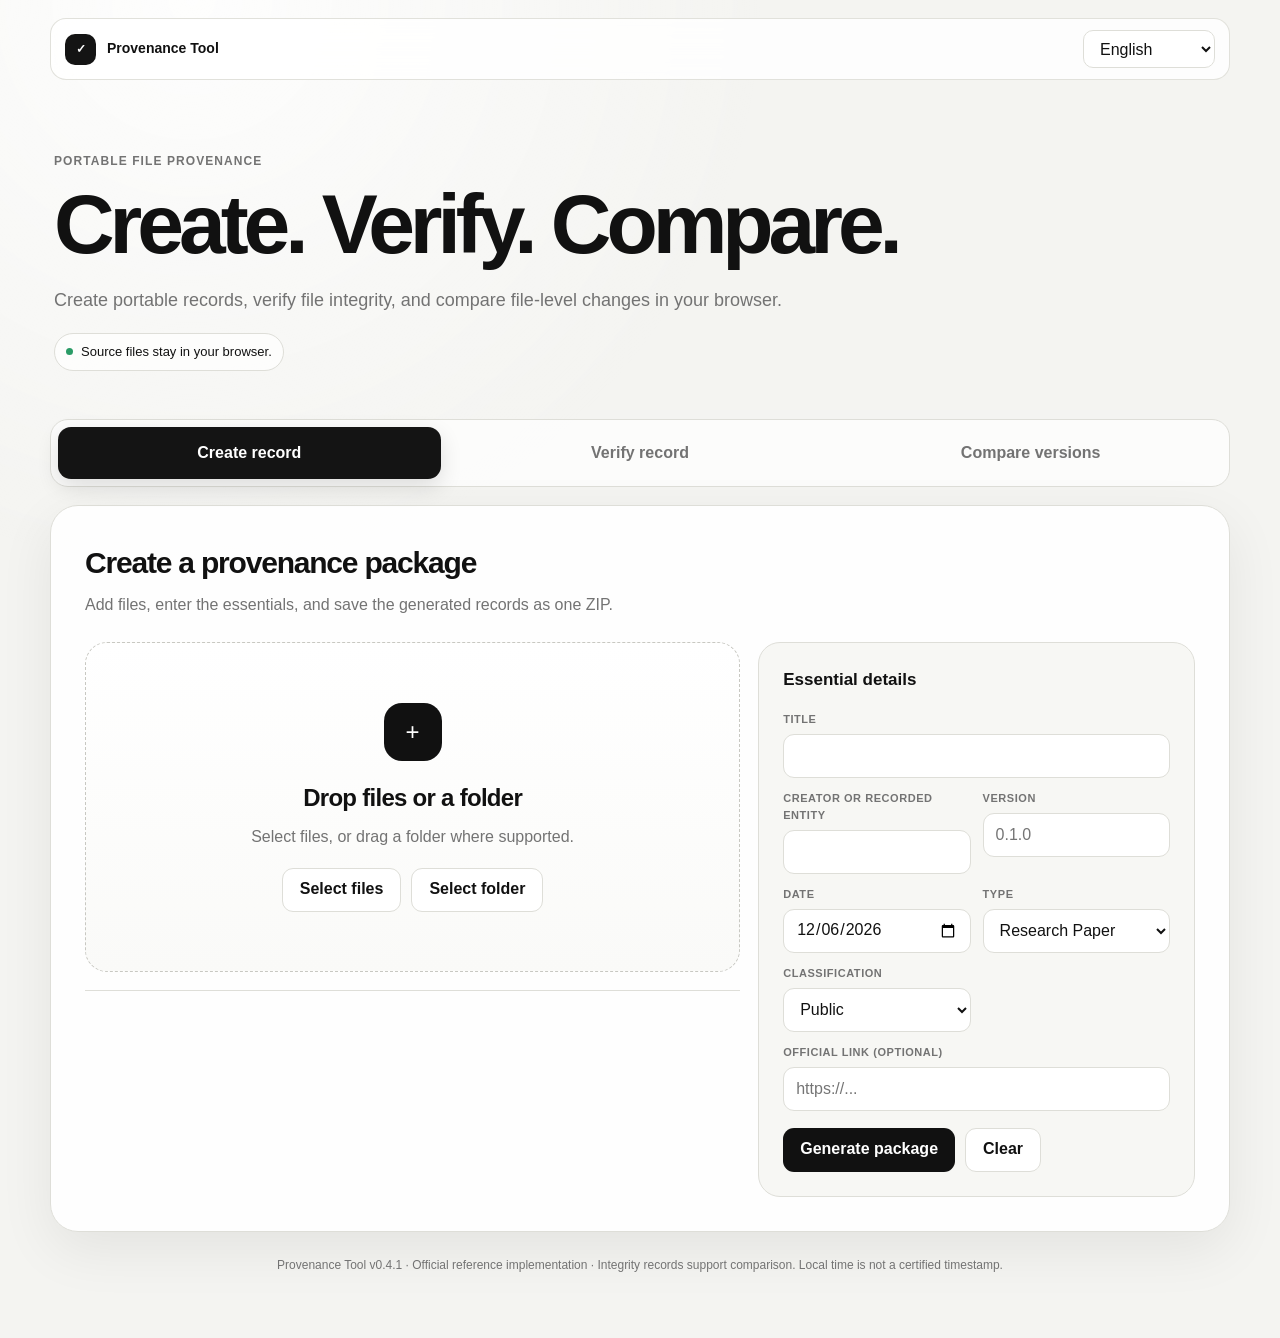
==== index.html @ 7ef853e6 "Release Provenance Tool v0.4.1 maintenance update" ====
<!DOCTYPE html>
<html lang="en" translate="no">
<head>
  <meta charset="UTF-8" />
  <meta name="viewport" content="width=device-width, initial-scale=1.0" />
  <title>Provenance Tool v0.4.1 | Create, Verify and Compare</title>
  <meta name="description" content="Create, verify, and compare portable file provenance records locally in your browser." />
  <meta name="author" content="Xufen Tu" />
  <meta name="version" content="0.4.1" />
  <meta name="robots" content="index,follow" />
  <link rel="canonical" href="https://xufentu.com/provenance-tool/" />
  <meta http-equiv="Content-Security-Policy" content="default-src 'self'; script-src 'self' 'unsafe-inline'; style-src 'self' 'unsafe-inline'; img-src 'self' data:; connect-src 'none'; object-src 'none'; base-uri 'self'; form-action 'none'; frame-ancestors 'none'; upgrade-insecure-requests" />
  <meta name="theme-color" content="#111111" />
  <meta name="mobile-web-app-capable" content="yes" />
  <meta name="apple-mobile-web-app-capable" content="yes" />
  <meta name="apple-mobile-web-app-status-bar-style" content="black-translucent" />
  <link rel="manifest" href="./manifest.webmanifest" />
  <link rel="icon" href="./icons/icon-192.png" />
  <link rel="apple-touch-icon" href="./icons/icon-192.png" />
  <script src="./vendor/jszip.min.js"></script>
  <style>
    :root{
      --bg:#f4f4f1;--panel:#fff;--text:#111;--muted:#737373;--line:#deded8;
      --soft:#f7f7f4;--dark:#141414;--ok:#196b45;--warn:#9a6700;--bad:#b42318;
      --radius:22px;--shadow:0 18px 55px rgba(0,0,0,.07);--max:1180px
    }
    *{box-sizing:border-box}
    html{background:var(--bg);scroll-behavior:smooth}
    body{margin:0;background:
      radial-gradient(circle at 15% 0%,rgba(255,255,255,.9),transparent 33%),
      var(--bg);color:var(--text);font-family:Inter,ui-sans-serif,-apple-system,
      BlinkMacSystemFont,"Segoe UI",Arial,sans-serif;line-height:1.55;
      -webkit-font-smoothing:antialiased}
    button,input,select,textarea{font:inherit}
    button,select{cursor:pointer}
    button:disabled{cursor:not-allowed;opacity:.42}
    a{color:inherit;text-decoration:none}
    .shell{width:min(calc(100% - 28px),var(--max));margin:0 auto;padding:18px 0 64px}
    .topbar{display:flex;align-items:center;justify-content:space-between;gap:18px;
      padding:11px 14px;border:1px solid rgba(222,222,216,.9);border-radius:16px;
      background:rgba(255,255,255,.82);backdrop-filter:blur(16px);position:sticky;top:10px;z-index:20}
    .brand{display:flex;align-items:center;gap:11px;font-weight:700;font-size:14px}
    .mark{display:grid;place-items:center;width:31px;height:31px;border-radius:10px;background:var(--dark);color:#fff;font-size:12px}
    .lang{height:38px;border:1px solid var(--line);border-radius:10px;background:#fff;padding:0 34px 0 12px;color:var(--text)}
    .hero{padding:72px 4px 38px}
    .eyebrow{margin:0 0 12px;color:var(--muted);font-size:12px;font-weight:700;letter-spacing:.09em;text-transform:uppercase}
    h1{margin:0;max-width:900px;font-size:clamp(48px,7.5vw,84px);font-weight:650;letter-spacing:-.06em;line-height:.98}
    .hero-copy{max-width:760px;margin:22px 0 0;color:var(--muted);font-size:18px}
    .privacy{display:inline-flex;align-items:center;gap:8px;margin-top:18px;padding:8px 11px;border:1px solid var(--line);border-radius:999px;background:rgba(255,255,255,.72);font-size:13px}
    .dot{width:7px;height:7px;border-radius:50%;background:#2a9b66}
    .modebar{display:grid;grid-template-columns:repeat(3,1fr);gap:8px;margin:10px 0 18px;padding:7px;border:1px solid var(--line);border-radius:18px;background:rgba(255,255,255,.72)}
    .modebtn{min-height:52px;border:0;border-radius:13px;background:transparent;color:var(--muted);font-weight:650}
    .modebtn.active{background:var(--dark);color:#fff;box-shadow:0 8px 22px rgba(0,0,0,.12)}
    .workspace{min-height:620px;border:1px solid var(--line);border-radius:28px;background:rgba(255,255,255,.9);box-shadow:var(--shadow);overflow:hidden}
    .view{display:none;padding:34px}
    .view.active{display:block}
    .view-head{display:flex;align-items:flex-start;justify-content:space-between;gap:24px;margin-bottom:24px}
    .view-head h2{margin:0;font-size:30px;letter-spacing:-.04em}
    .view-head p{max-width:650px;margin:7px 0 0;color:var(--muted)}
    .canvas{display:grid;grid-template-columns:1.2fr .8fr;gap:18px}
    .drop{min-height:330px;display:flex;flex-direction:column;align-items:center;justify-content:center;text-align:center;padding:34px;border:1.5px dashed #c8c8c2;border-radius:22px;background:linear-gradient(180deg,#fff,#fafaf8);transition:.18s ease}
    .drop.drag{border-color:#111;background:#f4f4f0;transform:translateY(-2px)}
    .drop-icon{width:58px;height:58px;display:grid;place-items:center;border-radius:18px;background:#111;color:#fff;font-size:24px;margin-bottom:18px}
    .drop h3{margin:0;font-size:24px;letter-spacing:-.03em}
    .drop p{max-width:430px;margin:9px 0 18px;color:var(--muted)}
    .button{min-height:44px;padding:0 17px;border:0;border-radius:11px;font-weight:650}
    .primary{background:#111;color:#fff}
    .secondary{background:#fff;color:#111;border:1px solid var(--line)}
    .sidecard{padding:24px;border:1px solid var(--line);border-radius:22px;background:var(--soft)}
    .sidecard h3{margin:0 0 17px;font-size:17px}
    .compact-grid{display:grid;grid-template-columns:1fr 1fr;gap:12px}
    .compact-grid .full{grid-column:1/-1}
    .mini{display:flex;flex-direction:column;gap:6px}
    .mini label{font-size:11px;font-weight:700;color:var(--muted);letter-spacing:.05em;text-transform:uppercase}
    .mini input,.mini select,.mini textarea{width:100%;border:1px solid var(--line);border-radius:11px;background:#fff;color:#111;padding:11px 12px;outline:none}
    .mini input,.mini select{height:44px}
    .mini textarea{min-height:82px;resize:vertical}
    .mini input:focus,.mini select:focus,.mini textarea:focus{border-color:#111;box-shadow:0 0 0 3px rgba(0,0,0,.07)}
    .actionrow{display:flex;flex-wrap:wrap;gap:10px;margin-top:17px}
    .filelist{margin-top:18px;border-top:1px solid var(--line)}
    .filerow{display:grid;grid-template-columns:minmax(0,1fr) auto auto;gap:14px;align-items:center;padding:12px 0;border-bottom:1px solid var(--line);font-size:13px}
    .fname{font-weight:650;overflow-wrap:anywhere}
    .fmeta,.fstate{color:var(--muted);white-space:nowrap}
    .resultbox{display:none;margin-top:20px;padding:24px;border-radius:20px;background:#111;color:#fff}
    .resultbox.show{display:block}
    .resultbox h3{margin:0;font-size:22px}
    .resultbox p{margin:7px 0 17px;color:#cfcfcf}
    .dual{display:grid;grid-template-columns:1fr 1fr;gap:18px}
    .slot{min-height:280px;padding:28px;border:1.5px dashed #c8c8c2;border-radius:22px;background:#fff;display:flex;flex-direction:column;justify-content:center;text-align:center}
    .slot.drag{border-color:#111;background:#f7f7f4}
    .slot .label{font-size:11px;font-weight:750;letter-spacing:.08em;color:var(--muted);text-transform:uppercase}
    .slot h3{margin:8px 0 6px;font-size:24px;letter-spacing:-.03em}
    .slot p{margin:0 0 16px;color:var(--muted)}
    .summarygrid{display:grid;grid-template-columns:repeat(4,1fr);gap:10px;margin-top:20px}
    .metric{padding:18px;border:1px solid var(--line);border-radius:16px;background:#fff}
    .metric strong{display:block;font-size:28px;letter-spacing:-.04em}
    .metric span{font-size:12px;color:var(--muted)}
    .tablewrap{overflow:auto;margin-top:18px;border:1px solid var(--line);border-radius:18px;background:#fff}
    table{width:100%;border-collapse:collapse;font-size:13px}
    th,td{padding:13px 14px;text-align:left;border-bottom:1px solid var(--line);white-space:nowrap}
    th{color:var(--muted);font-size:11px;letter-spacing:.06em;text-transform:uppercase}
    tr:last-child td{border-bottom:0}
    .badge{display:inline-flex;align-items:center;padding:4px 8px;border-radius:999px;font-size:11px;font-weight:700}
    .same{background:#eaf5ef;color:var(--ok)}
    .changed{background:#fff3d6;color:var(--warn)}
    .added{background:#e8f0ff;color:#2456a6}
    .removed{background:#fdecea;color:var(--bad)}
    .verify-panel{display:none;margin-top:20px}
    .copy-help{margin:12px 0 0;color:#bdbdbd;font-size:13px;line-height:1.55}
    .toast{position:fixed;left:50%;bottom:28px;transform:translate(-50%,18px);
      min-width:280px;max-width:calc(100% - 32px);padding:14px 18px;border-radius:14px;
      background:#111;color:#fff;box-shadow:0 18px 45px rgba(0,0,0,.22);
      opacity:0;pointer-events:none;transition:.22s ease;z-index:99;text-align:center;font-size:14px}
    .toast.show{opacity:1;transform:translate(-50%,0)}
    .verify-panel.show{display:block}
    .verify-hero{padding:26px;border-radius:20px;background:#111;color:#fff}
    .verify-hero.ok{background:#145c3d}
    .verify-hero.bad{background:#8f241d}
    .verify-hero h3{margin:0;font-size:26px}
    .verify-hero p{margin:7px 0 0;color:rgba(255,255,255,.78)}
    .pathnote{margin:12px 0 0;color:var(--muted);font-size:12px;line-height:1.5}.busy{position:relative}.busy::after{content:"";display:inline-block;width:12px;height:12px;margin-left:8px;border:2px solid currentColor;border-right-color:transparent;border-radius:50%;animation:spin .7s linear infinite;vertical-align:-2px}@keyframes spin{to{transform:rotate(360deg)}}.footer{padding:24px 4px 0;text-align:center;color:var(--muted);font-size:12px}
    @media(max-width:900px){
      .canvas,.dual{grid-template-columns:1fr}
      .summarygrid{grid-template-columns:repeat(2,1fr)}
      .view{padding:22px}
    }
    @media(max-width:620px){
      .shell{width:min(calc(100% - 16px),var(--max))}
      .hero{padding-top:50px}
      .modebar{grid-template-columns:1fr}
      .compact-grid{grid-template-columns:1fr}
      .compact-grid .full{grid-column:auto}
      .summarygrid{grid-template-columns:1fr 1fr}
      .view-head{display:block}
      .topbar{top:6px}
    }
  </style>
</head>
<body>
  <main class="shell">
    <nav class="topbar">
      <a class="brand" href="https://xufentu.com/provenance-tool/">
        <span class="mark" aria-hidden="true">✓</span><span>Provenance Tool</span>
      </a>
      <div style="display:flex;gap:8px;align-items:center"><button id="installApp" class="button secondary" style="display:none;min-height:38px" aria-label="Install app">Install</button><select id="language" class="lang" aria-label="Language" translate="no">
        <option value="en">English</option>
        <option value="zh-CN">简体中文</option>
        
      </select></div>
    </nav>

    <header class="hero">
      <p class="eyebrow" data-i18n="eyebrow">Portable file provenance</p>
      <h1 data-i18n="hero">Create. Verify. Compare.</h1>
      <p class="hero-copy" data-i18n="heroCopy">Create portable records, verify file integrity, and compare file-level changes in your browser.</p>
      <div class="privacy"><span class="dot"></span><span data-i18n="privacy">Source files stay in your browser.</span></div>
    </header>

    <div class="modebar">
      <button class="modebtn active" data-mode="create" data-i18n="modeCreate">Create record</button>
      <button class="modebtn" data-mode="verify" data-i18n="modeVerify">Verify record</button>
      <button class="modebtn" data-mode="compare" data-i18n="modeCompare">Compare versions</button>
    </div>

    <section class="workspace">
      <div id="create" class="view active">
        <div class="view-head">
          <div><h2 data-i18n="createTitle">Create a provenance package</h2><p data-i18n="createCopy">Add files, enter the essentials, and save the generated records as one ZIP.</p></div>
        </div>
        <div class="canvas">
          <div>
            <div id="createDrop" class="drop" tabindex="0">
              <div class="drop-icon">+</div>
              <h3 data-i18n="dropTitle">Drop files or a folder</h3>
              <p data-i18n="dropCopy">Select files, or drag a folder where supported.</p>
              <div class="actionrow" style="justify-content:center;margin-top:0">
                <button id="createPick" class="button secondary" data-i18n="selectFiles">Select files</button>
                <button id="createFolderPick" class="button secondary" data-i18n="selectFolder">Select folder</button>
              </div>
              <input id="createInput" type="file" multiple hidden />
              <input id="createFolderInput" type="file" webkitdirectory multiple hidden />
            </div>
            <div id="createFiles" class="filelist"></div>
          </div>
          <aside class="sidecard">
            <h3 data-i18n="essential">Essential details</h3>
            <div class="compact-grid">
              <div class="mini full"><label data-i18n="title">Title</label><input id="title" /></div>
              <div class="mini"><label data-i18n="author">Creator or recorded entity</label><input id="author" /></div>
              <div class="mini"><label data-i18n="version">Version</label><input id="version" placeholder="0.1.0" required /></div>
              <div class="mini"><label data-i18n="date">Date</label><input id="date" type="date" /></div>
              <div class="mini"><label data-i18n="type">Type</label>
                <select id="type" translate="no">
                  <option value="Research Paper" data-i18n="tPaper">Research Paper</option>
                  <option value="Website" data-i18n="tWebsite">Website</option>
                  <option value="GitHub Repository" data-i18n="tRepo">GitHub Repository</option>
                  <option value="Software" data-i18n="tSoftware">Software</option>
                  <option value="Source Code" data-i18n="tCode">Source Code</option>
                  <option value="Audio" data-i18n="tAudio">Audio</option>
                  <option value="Video" data-i18n="tVideo">Video</option>
                  <option value="Image" data-i18n="tImage">Image</option>
                  <option value="Archive" data-i18n="tArchive">Archive</option>
                  <option value="Other" data-i18n="tOther">Other</option>
                </select>
              </div>
              <div class="mini"><label data-i18n="classification">Classification</label>
                <select id="classification" translate="no">
                  <option value="Public" data-i18n="cPublic">Public</option>
                </select>
              </div>
              <div class="mini full"><label data-i18n="source">Official link (optional)</label><input id="source" type="url" placeholder="https://..." /></div>
            </div>
            <div class="actionrow">
              <button id="generate" class="button primary" data-i18n="generate">Generate package</button>
              <button id="resetCreate" class="button secondary" data-i18n="clear">Clear</button>
            </div>
            <div id="createResult" class="resultbox">
              <h3 data-i18n="ready">Record complete</h3>
              <p data-i18n="readyCopy">Your portable provenance package is ready to save.</p>
              <div id="recordSummary" style="display:grid;grid-template-columns:repeat(4,1fr);gap:10px;margin-top:16px"></div>
              <div id="hashSummary" class="tablewrap" style="margin-top:16px;background:#fff;color:#111"></div>
              <div class="actionrow">
                <button id="downloadPackage" class="button primary" data-i18n="savePackage">Save provenance package</button>
                <button id="saveChecksum" class="button secondary" data-i18n="saveChecksum">Save checksum</button>
                <button id="copySummary" class="button secondary" data-i18n="copySummary">Copy record information</button>
              </div>
              <p class="copy-help" data-i18n="copyHelp">Copied text goes to your device clipboard. Paste it with Ctrl+V into a local project log, delivery record, or archive note.</p>
              <details id="citationDetails" style="margin-top:14px">
                <summary data-i18n="citationOptional" style="cursor:pointer;color:#cfcfcf">Citation (public records only)</summary>
                <div style="margin-top:10px">
                  <code id="citationPreview" style="display:block;white-space:pre-wrap;word-break:break-word;color:#fff"></code>
                  <button id="copyCitation" class="button secondary" style="margin-top:10px" data-i18n="copyCitation">Copy citation</button>
                </div>
              </details>
              <p id="packageHash" style="margin:12px 0 0;color:#cfcfcf;font-size:12px;word-break:break-all"></p><p id="downloadStatus" style="margin:8px 0 0;color:#cfcfcf;font-size:13px"></p>
            </div>
          </aside>
        </div>
      </div>

      <div id="verify" class="view">
        <div class="view-head">
          <div><h2 data-i18n="verifyTitle">Verify file integrity</h2><p data-i18n="verifyCopy">Add current files and a saved provenance ZIP or integrity JSON.</p></div>
        </div>
        <div class="dual">
          <div id="verifyFilesDrop" class="slot">
            <span class="label" data-i18n="currentFiles">Current files</span>
            <h3 data-i18n="addFiles">Add files to verify</h3>
            <p data-i18n="addFilesCopy">The tool recalculates SHA-256 locally.</p>
            <div class="actionrow" style="justify-content:center;margin-top:0">
              <button id="verifyFilesPick" class="button secondary" data-i18n="selectFiles">Select files</button>
              <button id="verifyFolderPick" class="button secondary" data-i18n="selectFolder">Select folder</button>
            </div>
            <input id="verifyFilesInput" type="file" multiple hidden />
            <input id="verifyFolderInput" type="file" webkitdirectory multiple hidden />
            <div id="verifyFilesNames" class="filelist"></div><p class="pathnote" data-i18n="pathNote">For folder-based records, use the same root folder structure used when the record was created.</p>
          </div>
          <div id="verifyRecordDrop" class="slot">
            <span class="label" data-i18n="savedRecord">Saved record</span>
            <h3 data-i18n="addRecord">Add provenance ZIP or JSON</h3>
            <p data-i18n="addRecordCopy">The stored hashes are read locally.</p>
            <button id="verifyRecordPick" class="button secondary" data-i18n="selectRecord">Select record</button>
            <input id="verifyRecordInput" type="file" accept=".zip,.json,application/json,application/zip" hidden />
            <div id="verifyRecordName" class="filelist"></div>
          </div>
        </div>
        <div class="actionrow"><button id="runVerify" class="button primary" data-i18n="runVerify">Run verification</button></div>
        <div id="verifyPanel" class="verify-panel">
          <div id="verifyHero" class="verify-hero"><h3 id="verifyHeadline"></h3><p id="verifyText"></p></div>
          <div id="verifyTable" class="tablewrap"></div>
        </div>
      </div>

      <div id="compare" class="view">
        <div class="view-head">
          <div><h2 data-i18n="compareTitle">See which files changed</h2><p data-i18n="compareCopy">Compare file paths and SHA-256 records between two versions.</p></div>
        </div>
        <div class="dual">
          <div id="beforeDrop" class="slot">
            <span class="label" data-i18n="before">Previous version</span>
            <h3 data-i18n="addBefore">Add older files</h3>
            <p data-i18n="folderSupport">Select files, or drag a folder where supported.</p>
            <div class="actionrow" style="justify-content:center;margin-top:0">
              <button id="beforePick" class="button secondary" data-i18n="selectFiles">Select files</button>
              <button id="beforeFolderPick" class="button secondary" data-i18n="selectFolder">Select folder</button>
            </div>
            <input id="beforeInput" type="file" multiple hidden />
            <input id="beforeFolderInput" type="file" webkitdirectory multiple hidden />
            <div id="beforeNames" class="filelist"></div><p class="pathnote" data-i18n="pathNote">For folder-based records, use the same root folder structure used when the record was created.</p>
          </div>
          <div id="afterDrop" class="slot">
            <span class="label" data-i18n="after">Current version</span>
            <h3 data-i18n="addAfter">Add newer files</h3>
            <p data-i18n="folderSupport">Select files, or drag a folder where supported.</p>
            <div class="actionrow" style="justify-content:center;margin-top:0">
              <button id="afterPick" class="button secondary" data-i18n="selectFiles">Select files</button>
              <button id="afterFolderPick" class="button secondary" data-i18n="selectFolder">Select folder</button>
            </div>
            <input id="afterInput" type="file" multiple hidden />
            <input id="afterFolderInput" type="file" webkitdirectory multiple hidden />
            <div id="afterNames" class="filelist"></div><p class="pathnote" data-i18n="pathNote">For folder-based records, use the same root folder structure used when the record was created.</p>
          </div>
        </div>
        <div class="actionrow"><button id="runCompare" class="button primary" data-i18n="runCompare">Compare versions</button></div>
        <div id="compareResults" style="display:none">
          <div class="summarygrid">
            <div class="metric"><strong id="mSame">0</strong><span data-i18n="unchanged">Unchanged</span></div>
            <div class="metric"><strong id="mChanged">0</strong><span data-i18n="changed">Changed</span></div>
            <div class="metric"><strong id="mAdded">0</strong><span data-i18n="added">Added</span></div>
            <div class="metric"><strong id="mRemoved">0</strong><span data-i18n="removed">Removed</span></div>
          </div>
          <div id="compareTable" class="tablewrap"></div>
        </div>
      </div>
    </section>

    <div id="toast" class="toast" role="status" aria-live="polite"></div>
    <footer class="footer">
      <span>Provenance Tool v0.4.1 · Official reference implementation · </span>
      <span data-i18n="boundary">Integrity records support comparison. Local time is not a certified timestamp.</span>
    </footer>
  </main>

<script type="application/ld+json">{"@context":"https://schema.org","@type":"SoftwareApplication","name":"Provenance Tool","softwareVersion":"0.4.1","applicationCategory":"ResearchApplication","operatingSystem":"Web Browser","isAccessibleForFree":true,"author":{"@type":"Person","name":"Xufen Tu","url":"https://xufentu.com"},"license":"https://www.apache.org/licenses/LICENSE-2.0","description":"A local-first open-source research PWA for portable provenance records, file-integrity verification, version continuity, and human-confirmed metadata."}</script>
<script>
const $=id=>document.getElementById(id);
const state={create:[],verifyFiles:[],verifyRecord:null,before:[],after:[],packageBlob:null,packageHash:"",citation:"",summary:""};
const translations={
en:{eyebrow:"Portable file provenance",hero:"Create. Verify. Compare.",heroCopy:"Create portable records, verify file integrity, and compare file-level changes in your browser.",privacy:"Source files stay in your browser.",modeCreate:"Create record",modeVerify:"Verify record",modeCompare:"Compare versions",createTitle:"Create a provenance package",createCopy:"Add files, enter the essentials, and save the generated records as one ZIP.",dropTitle:"Drop files or a folder",dropCopy:"Select files, or drag a folder where supported.",selectFiles:"Select files",selectFolder:"Select folder",essential:"Essential details",title:"Title",author:"Creator or recorded entity",version:"Version",date:"Date",type:"Type",classification:"Classification",source:"Official link (optional)",generate:"Generate package",clear:"Clear",ready:"Record complete",readyCopy:"Your portable provenance package is ready to save.",savePackage:"Save provenance package",saveChecksum:"Save checksum",copySummary:"Copy record information",copyHelp:"Copied text goes to your device clipboard. Paste it with Ctrl+V into a local project log, delivery record, or archive note.",copiedSummary:"Record information copied to clipboard.",copiedCitation:"Citation copied to clipboard.",copyFailed:"Copy failed. Please select and copy the text manually.",citationOptional:"Citation (public records only)",copyCitation:"Copy citation",hashTitle:"SHA-256 records",generatedTime:"Generated time",localTime:"Local time",utcTime:"UTC time",downloaded:"ZIP downloaded. Open the ZIP to view the complete records.",verifyTitle:"Verify file integrity",verifyCopy:"Add current files and a saved provenance ZIP or integrity JSON.",currentFiles:"Current files",addFiles:"Add files to verify",addFilesCopy:"The tool recalculates SHA-256 locally.",savedRecord:"Saved record",addRecord:"Add provenance ZIP or JSON",addRecordCopy:"The stored hashes are read locally.",selectRecord:"Select record",runVerify:"Run verification",compareTitle:"See which files changed",compareCopy:"Compare file paths and SHA-256 records between two versions.",before:"Previous version",after:"Current version",addBefore:"Add older files",addAfter:"Add newer files",folderSupport:"Select files, or drag a folder where supported.",runCompare:"Compare versions",unchanged:"Unchanged",changed:"Changed",added:"Added",removed:"Removed",boundary:"Integrity records support comparison. Local time is not a certified timestamp.",tPaper:"Research Paper",tWebsite:"Website",tRepo:"GitHub Repository",tSoftware:"Software",tCode:"Source Code",tAudio:"Audio",tVideo:"Video",tImage:"Image",tArchive:"Archive",tOther:"Other",cPublic:"Public",pathNote:"For folder-based records, use the same root folder structure used when the record was created.",processing:"Processing…",hashing:"Hashing {current}/{total}",generateFailed:"The record could not be generated.",largeFiles:"Large files may require more browser memory and processing time."},
"zh-CN":{eyebrow:"可携带文件溯源",hero:"创建 · 验证 · 对比",heroCopy:"在浏览器中创建记录、核验文件完整性并比较文件级变化。",privacy:"原始文件保留在浏览器中。",modeCreate:"创建记录",modeVerify:"验证记录",modeCompare:"前后对比",createTitle:"创建溯源记录包",createCopy:"添加文件、填写必要信息，并将生成的记录保存为一个 ZIP。",dropTitle:"拖入文件或文件夹",dropCopy:"可选择文件；在浏览器支持时也可拖入文件夹。",selectFiles:"选择文件",selectFolder:"选择文件夹",essential:"必要信息",title:"标题",author:"创建者或记录实体",version:"版本",date:"日期",type:"类型",classification:"记录级别",source:"官方链接（选填）",generate:"生成记录包",clear:"清空",ready:"记录已完成",readyCopy:"可携带的溯源记录包已经准备好保存。",savePackage:"保存溯源记录包",saveChecksum:"保存校验值",copySummary:"复制记录信息",copyHelp:"复制后的内容会进入设备剪贴板。可按 Ctrl+V 粘贴到本地项目记录、交付清单或存档备注中。",copiedSummary:"记录信息已复制到剪贴板。",copiedCitation:"建议引用已复制到剪贴板。",copyFailed:"复制失败，请手动选择文字复制。",citationOptional:"建议引用（仅适用于公开记录）",copyCitation:"复制建议引用",hashTitle:"SHA-256 记录",generatedTime:"生成时间",localTime:"本地时间",utcTime:"UTC 时间",downloaded:"ZIP 已下载。请打开 ZIP 查看完整记录文件。",verifyTitle:"验证文件完整性",verifyCopy:"添加当前文件和已保存的溯源 ZIP 或完整性 JSON。",currentFiles:"当前文件",addFiles:"添加要验证的文件",addFilesCopy:"工具会在本地重新计算 SHA-256。",savedRecord:"已保存记录",addRecord:"添加溯源 ZIP 或 JSON",addRecordCopy:"工具会在本地读取已保存的哈希。",selectRecord:"选择记录",runVerify:"开始验证",compareTitle:"查看哪些文件发生变化",compareCopy:"通过文件路径和 SHA-256 记录比较两个版本。",before:"旧版本",after:"新版本",addBefore:"添加之前的文件",addAfter:"添加现在的文件",folderSupport:"可选择文件；在浏览器支持时也可拖入文件夹。",runCompare:"开始对比",unchanged:"未变化",changed:"已修改",added:"新增",removed:"删除",boundary:"完整性记录支持比对；本地时间不是认证时间戳。",tPaper:"研究论文",tWebsite:"网站",tRepo:"GitHub 仓库",tSoftware:"软件",tCode:"源代码",tAudio:"音频",tVideo:"视频",tImage:"图片",tArchive:"压缩包",tOther:"其他",cPublic:"公开",pathNote:"验证文件夹记录时，请使用与创建记录时一致的根目录结构。",processing:"处理中……",hashing:"计算中 {current}/{total}",generateFailed:"无法生成记录包。",largeFiles:"大文件可能需要更多浏览器内存和处理时间。"}
};
let currentLang="en";
function t(k){return (translations[currentLang]||translations.en)[k]||translations.en[k]||k}
function applyLang(lang){
 currentLang=translations[lang]?lang:"en";document.documentElement.lang=currentLang;$("language").value=currentLang;
 document.querySelectorAll("[data-i18n]").forEach(n=>{const k=n.dataset.i18n;if(t(k))n.textContent=t(k)});
}
let toastTimer;
function showToast(message){
 const toast=$("toast");
 toast.textContent=message;
 toast.classList.add("show");
 clearTimeout(toastTimer);
 toastTimer=setTimeout(()=>toast.classList.remove("show"),2400);
}
$("language").addEventListener("change",e=>applyLang(e.target.value));applyLang("en");
$("date").value=new Date(Date.now()-new Date().getTimezoneOffset()*60000).toISOString().slice(0,10);

document.querySelectorAll(".modebtn").forEach(b=>b.addEventListener("click",()=>{
 document.querySelectorAll(".modebtn").forEach(x=>x.classList.toggle("active",x===b));
 document.querySelectorAll(".view").forEach(v=>v.classList.toggle("active",v.id===b.dataset.mode));
}));

function fmt(bytes){if(!bytes)return"0 B";const u=["B","KB","MB","GB","TB"],i=Math.min(Math.floor(Math.log(bytes)/Math.log(1024)),u.length-1);return`${(bytes/1024**i).toFixed(i?1:0)} ${u[i]}`}
function safe(s){return String(s).replace(/[&<>"']/g,c=>({"&":"&amp;","<":"&lt;",">":"&gt;","\"":"&quot;","'":"&#039;"}[c]))}
async function hash(file){const d=await crypto.subtle.digest("SHA-256",await file.arrayBuffer());return[...new Uint8Array(d)].map(x=>x.toString(16).padStart(2,"0")).join("")}
async function collectDropped(dt){
 const items=[...(dt.items||[])],entries=items.map(i=>i.webkitGetAsEntry&&i.webkitGetAsEntry()).filter(Boolean);
 if(!entries.length)return[...(dt.files||[])].map(f=>({file:f,path:f.name}));
 const out=[];
 async function walk(entry,path=""){
  if(entry.isFile){await new Promise(r=>entry.file(f=>{out.push({file:f,path:path+f.name});r()}))}
  else if(entry.isDirectory){const reader=entry.createReader();let batch;do{batch=await new Promise(r=>reader.readEntries(r));for(const e of batch)await walk(e,path+entry.name+"/")}while(batch.length)}
 }
 for(const e of entries)await walk(e,"");return out
}
function setDrop(id,inputId,pickId,key,listId){
 const zone=$(id),input=$(inputId),pick=$(pickId);
 pick.onclick=()=>input.click();input.onchange=()=>setFiles(key,[...input.files].map(f=>({file:f,path:f.webkitRelativePath||f.name})),listId);
 ["dragenter","dragover"].forEach(ev=>zone.addEventListener(ev,e=>{e.preventDefault();zone.classList.add("drag")}));
 ["dragleave","drop"].forEach(ev=>zone.addEventListener(ev,e=>{e.preventDefault();zone.classList.remove("drag")}));
 zone.addEventListener("drop",async e=>setFiles(key,await collectDropped(e.dataTransfer),listId));
}
function setFiles(key,items,listId){
 const seen=new Set(),clean=[];items.forEach(x=>{const k=x.path+":"+x.file.size+":"+x.file.lastModified;if(!seen.has(k)){seen.add(k);clean.push({...x,hash:null})}});
 state[key]=clean;renderList(clean,listId)
}
function renderList(items,id){
 const box=$(id);box.innerHTML=items.map(x=>`<div class="filerow"><div class="fname">${safe(x.path)}</div><div class="fmeta">${fmt(x.file.size)}</div><div class="fstate">Ready</div></div>`).join("")
}
setDrop("createDrop","createInput","createPick","create","createFiles");
setDrop("verifyFilesDrop","verifyFilesInput","verifyFilesPick","verifyFiles","verifyFilesNames");
setDrop("beforeDrop","beforeInput","beforePick","before","beforeNames");
setDrop("afterDrop","afterInput","afterPick","after","afterNames");
function setFolderPicker(inputId,pickId,key,listId){
 const input=$(inputId),pick=$(pickId);
 pick.onclick=()=>input.click();
 input.onchange=()=>setFiles(
   key,
   [...input.files].map(f=>({file:f,path:f.webkitRelativePath||f.name})),
   listId
 );
}
setFolderPicker("createFolderInput","createFolderPick","create","createFiles");
setFolderPicker("verifyFolderInput","verifyFolderPick","verifyFiles","verifyFilesNames");
setFolderPicker("beforeFolderInput","beforeFolderPick","before","beforeNames");
setFolderPicker("afterFolderInput","afterFolderPick","after","afterNames");


$("verifyRecordPick").onclick=()=>$("verifyRecordInput").click();
$("verifyRecordInput").onchange=e=>{state.verifyRecord=e.target.files[0]||null;$("verifyRecordName").innerHTML=state.verifyRecord?`<div class="filerow"><div class="fname">${safe(state.verifyRecord.name)}</div><div class="fmeta">${fmt(state.verifyRecord.size)}</div><div class="fstate">Ready</div></div>`:""};

async function ensureHashes(items,onProgress){
 let completed=0;
 const total=items.length;
 for(const x of items){
   if(!x.hash)x.hash=await hash(x.file);
   completed++;
   if(onProgress)onProgress(completed,total);
 }
}
function slug(s){return(s||"work").toLowerCase().normalize("NFKD").replace(/[^\w\s-]/g,"").trim().replace(/\s+/g,"-").replace(/-+/g,"-").slice(0,60)||"work"}

$("generate").onclick=async()=>{
 const button=$("generate");
 const title=$("title").value.trim(),author=$("author").value.trim(),version=$("version").value.trim();
 if(!title||!author||!version||!state.create.length){alert(currentLang==="zh-CN"?"请添加文件，并填写标题、创建者或记录实体和版本。":"Please add files and enter a title, creator or recorded entity, and version.");return}
 if(typeof JSZip==="undefined"){alert("ZIP library could not be loaded.");return}
 const totalBytes=state.create.reduce((sum,x)=>sum+x.file.size,0);
 if(totalBytes>1024*1024*500&&!confirm(t("largeFiles")))return;
 const oldText=button.textContent;button.disabled=true;button.classList.add("busy");button.textContent=t("processing");
 try{
  await ensureHashes(state.create,(current,total)=>{button.textContent=t("hashing").replace("{current}",current).replace("{total}",total)});
  const generatedDate=new Date(),generatedUtc=generatedDate.toISOString();
  const generatedLocal=generatedDate.toLocaleString(undefined,{year:"numeric",month:"2-digit",day:"2-digit",hour:"2-digit",minute:"2-digit",second:"2-digit",hour12:false,timeZoneName:"short"});
  const recordId=crypto.randomUUID?crypto.randomUUID():`record-${generatedDate.getTime()}-${Math.random().toString(16).slice(2)}`;
  const date=$("date").value,source=$("source").value.trim(),isPublic=$("classification").value==="Public";
  state.citation=isPublic?`${author} (${date?date.slice(0,4):"n.d."}). ${title}${version?` (Version ${version})`:""}${source?`. ${source}`:""}.`:"";
  state.summary=`${title} · v${version} · ${$("classification").value} · ${state.create.length} file(s) · SHA-256 · Record ${recordId}`;
  const files=state.create.map(x=>({name:x.file.name,relative_path:x.path,mime_type:x.file.type||"application/octet-stream",size_bytes:x.file.size,last_modified:new Date(x.file.lastModified).toISOString(),sha256:x.hash}));
  const commonTime={generated_at_utc:generatedUtc,generated_at_local:generatedLocal,time_source:"local-device-clock",trusted_timestamp:false};
  const toolAttribution={name:"Provenance Tool",version:"0.4.1",originator:"Xufen Tu",canonical_project:"https://xufentu.com/provenance-tool/",license:"Apache-2.0",attribution_notice:"Generated by the official Provenance Tool reference implementation, originated by Xufen Tu."};
  const responsibilityBoundary={tool_confirms:["local SHA-256 calculation","record package structure","local package generation"],tool_does_not_confirm:["legal authorship","copyright ownership","identity authenticity","truth of user-supplied statements","independently trusted timestamp"]};
  const metadata={metadata_schema_version:"1.1",record_id:recordId,generated_by:toolAttribution,...commonTime,release_type:$("type").value,record_classification:$("classification").value,title,creator_or_recorded_entity:author,version,declared_release_date:date,canonical_source:source,human_confirmation:{confirmed:true,scope:"user-reviewed metadata before generation",identity_verified:false},observed_facts:{file_count:files.length,integrity_algorithm:"SHA-256"},human_assertions:{title,creator_or_recorded_entity:author,version,declared_release_date:date,canonical_source:source},responsibility_boundary:responsibilityBoundary,files,suggested_citation:state.citation};
  const provenance={record_type:"Portable Provenance Record",record_version:"1.3",record_id:recordId,generated_by:toolAttribution,...commonTime,title,version,record_classification:$("classification").value,file_count:files.length,integrity_algorithm:"SHA-256",responsibility_boundary:responsibilityBoundary};
  const integrity={integrity_record_version:"1.1",record_id:recordId,algorithm:"SHA-256",generated_by:toolAttribution,...commonTime,path_normalization:"forward-slash-relative-nfc",files};
  const readme=`# Provenance Package

Record ID: ${recordId}
Title: ${title}
Creator or recorded entity: ${author}
Version: ${version||"Not specified"}
Generated (local): ${generatedLocal}
Generated (UTC): ${generatedUtc}
Time source: Local device clock
Trusted timestamp: No

This package contains generated provenance records. Source files are not included.
`;
  const packageFiles={"metadata.json":JSON.stringify(metadata,null,2),"provenance.json":JSON.stringify(provenance,null,2),"file-integrity-records.json":JSON.stringify(integrity,null,2),"README.md":readme,"TOOL-ATTRIBUTION.txt":"Provenance Tool v0.4.1\nOriginator: Xufen Tu\nCanonical project: https://xufentu.com/provenance-tool/\nLicense: Apache-2.0\n\nThis factual software attribution identifies the tool used to generate the package. It does not imply endorsement by the user.\n"};
  if(state.citation)packageFiles["citation.txt"]=state.citation+"\n";
  const packageFileRecords=[];for(const [path,content] of Object.entries(packageFiles)){const bytes=new TextEncoder().encode(content);packageFileRecords.push({path,size_bytes:bytes.byteLength,sha256:await hash(new File([bytes],path))});}
  const manifest={manifest_schema_version:"1.1",package_type:"Provenance Package",package_version:"1.1",record_id:recordId,generated_by:toolAttribution,...commonTime,package_files:packageFileRecords,note:"The manifest does not hash itself. Verify listed files against these SHA-256 values."};
  const checksumText=packageFileRecords.map(x=>`${x.sha256}  ${x.path}`).join("\n")+"\n";
  const zip=new JSZip();for(const [path,content] of Object.entries(packageFiles))zip.file(path,content);zip.file("release-manifest.json",JSON.stringify(manifest,null,2));zip.file("MANIFEST.sha256",checksumText);
  state.packageBlob=await zip.generateAsync({type:"blob",compression:"DEFLATE",compressionOptions:{level:6}});
  state.packageHash=await hash(new File([state.packageBlob],"provenance-package.zip",{type:"application/zip"}));
  const totalSize=files.reduce((sum,f)=>sum+f.size_bytes,0);document.querySelectorAll("[data-generated-time-block]").forEach(n=>n.remove());
  $("recordSummary").innerHTML=`<div style="padding:14px;border:1px solid #333;border-radius:14px"><strong style="display:block;font-size:22px">${files.length}</strong><span style="color:#aaa;font-size:12px">Files</span></div><div style="padding:14px;border:1px solid #333;border-radius:14px"><strong style="display:block;font-size:22px">${fmt(totalSize)}</strong><span style="color:#aaa;font-size:12px">Total size</span></div><div style="padding:14px;border:1px solid #333;border-radius:14px"><strong style="display:block;font-size:22px">SHA-256</strong><span style="color:#aaa;font-size:12px">Integrity</span></div><div style="padding:14px;border:1px solid #333;border-radius:14px"><strong style="display:block;font-size:12px;line-height:1.35;word-break:break-all">${safe(recordId)}</strong><span style="color:#aaa;font-size:12px">Record ID</span></div>`;
  $("hashSummary").innerHTML=`<table><thead><tr><th>${t("hashTitle")}</th><th>SHA-256</th></tr></thead><tbody>${files.map(f=>`<tr><td>${safe(f.relative_path||f.name)}</td><td style="font-family:monospace;white-space:normal;word-break:break-all">${f.sha256}</td></tr>`).join("")}</tbody></table>`;
  $("hashSummary").insertAdjacentHTML("beforebegin",`<div data-generated-time-block style="margin-top:16px;padding:14px;border:1px solid #333;border-radius:14px;color:#fff;font-size:12px;line-height:1.65"><strong>${t("generatedTime")}</strong><br>${t("localTime")}: ${safe(generatedLocal)}<br>${t("utcTime")}: ${safe(generatedUtc)}<br>Time source: local device clock</div>`);
  $("citationPreview").textContent=state.citation||"";$("citationDetails").style.display=state.citation?"block":"none";$("packageHash").textContent=`ZIP SHA-256: ${state.packageHash}`;
  state.summary+=` · ZIP SHA-256 ${state.packageHash}`;
  $("downloadStatus").textContent="";$("createResult").classList.add("show");
 }catch(error){console.error(error);alert(t("generateFailed"))}finally{button.disabled=false;button.classList.remove("busy");button.textContent=oldText}
};
$("downloadPackage").onclick=()=>{
 if(!state.packageBlob)return;
 const u=URL.createObjectURL(state.packageBlob),a=document.createElement("a");
 a.href=u;
 a.download=slug($("title").value)+"-provenance-package.zip";
 document.body.appendChild(a);
 a.click();
 a.remove();
 setTimeout(()=>URL.revokeObjectURL(u),1500);
 $("downloadStatus").textContent=t("downloaded");
};
$("saveChecksum").onclick=()=>{
 if(!state.packageHash)return;
 const filename=slug($("title").value)+"-provenance-package.zip";
 const body=`${state.packageHash}  ${filename}\n`;
 const blob=new Blob([body],{type:"text/plain;charset=utf-8"});
 const u=URL.createObjectURL(blob),a=document.createElement("a");
 a.href=u;
 a.download=filename+".sha256";
 document.body.appendChild(a);
 a.click();
 a.remove();
 setTimeout(()=>URL.revokeObjectURL(u),1500);
};
$("copyCitation").onclick=async()=>{
 if(!state.citation)return;
 try{
   await navigator.clipboard.writeText(state.citation);
   showToast(t("copiedCitation"));
 }catch(e){
   showToast(t("copyFailed"));
 }
};
$("copySummary").onclick=async()=>{
 if(!state.summary)return;
 try{
   await navigator.clipboard.writeText(state.summary);
   const btn=$("copySummary"),old=btn.textContent;
   btn.textContent=currentLang==="zh-CN"?"已复制 ✓":"Copied ✓";
   showToast(t("copiedSummary"));
   setTimeout(()=>btn.textContent=t("copySummary"),1600);
 }catch(e){
   showToast(t("copyFailed"));
 }
};
$("resetCreate").onclick=()=>{state.create=[];state.packageBlob=null;state.packageHash="";state.citation="";state.summary="";["title","author","version","source"].forEach(id=>$(id).value="");
["createInput","createFolderInput"].forEach(id=>$(id).value="");$("createFiles").innerHTML="";$("recordSummary").innerHTML="";$("hashSummary").innerHTML="";$("citationPreview").textContent="";$("packageHash").textContent="";$("downloadStatus").textContent="";$("createResult").classList.remove("show")};

async function readIntegrity(file){
 if(!file)throw new Error("No record");
 if(file.name.toLowerCase().endsWith(".zip")){
  const z=await JSZip.loadAsync(file);
  const entry=z.file("file-integrity-records.json");
  if(!entry)throw new Error("Missing file-integrity-records.json");
  const rec=JSON.parse(await entry.async("string"));
  const issues=[];
  const manifestEntry=z.file("release-manifest.json");
  if(!manifestEntry){issues.push("missing-manifest");return {rec,issues,packageChecked:true}}
  let manifest;
  try{manifest=JSON.parse(await manifestEntry.async("string"))}catch(_){issues.push("invalid-manifest");return {rec,issues,packageChecked:true}}
  const listed=Array.isArray(manifest.package_files)?manifest.package_files:[];
  for(const item of listed){
   if(!item||!item.path||!item.sha256){issues.push("invalid-manifest-entry");continue}
   const packageEntry=z.file(item.path);
   if(!packageEntry){issues.push("missing:"+item.path);continue}
   const bytes=await packageEntry.async("uint8array");
   const digest=await crypto.subtle.digest("SHA-256",bytes);
   const actual=[...new Uint8Array(digest)].map(b=>b.toString(16).padStart(2,"0")).join("");
   if(actual.toLowerCase()!==String(item.sha256).toLowerCase())issues.push("changed:"+item.path);
  }
  return {rec,issues,packageChecked:true}
 }
 return {rec:JSON.parse(await file.text()),issues:[],packageChecked:false}
}
$("runVerify").onclick=async()=>{
 const button=$("runVerify");
 if(!state.verifyFiles.length||!state.verifyRecord){alert(currentLang==="zh-CN"?"请添加当前文件和已保存记录。":"Add current files and a saved record.");return}
 const oldText=button.textContent;button.disabled=true;button.classList.add("busy");button.textContent=t("processing");
 try{
  await ensureHashes(state.verifyFiles,(current,total)=>{button.textContent=t("hashing").replace("{current}",current).replace("{total}",total)});
  const loaded=await readIntegrity(state.verifyRecord),rec=loaded.rec;
  const stored=new Map((rec.files||[]).map(x=>[x.relative_path||x.name,x])),current=new Map(state.verifyFiles.map(x=>[x.path,x]));
  const keys=[...new Set([...stored.keys(),...current.keys()])].sort(),rows=[];let all=true;
  for(const k of keys){const a=stored.get(k),b=current.get(k);let status;if(!a)status="added";else if(!b)status="removed";else if(a.sha256===b.hash)status="same";else status="changed";if(status!=="same")all=false;rows.push({k,status})}
  const packageValid=!loaded.packageChecked||loaded.issues.length===0;
  const valid=all&&packageValid;
  $("verifyHero").className="verify-hero "+(valid?"ok":"bad");
  $("verifyHeadline").textContent=valid?(currentLang==="zh-CN"?"验证通过":"Verification passed"):(currentLang==="zh-CN"?"发现差异":"Differences found");
  const fileText=all?(currentLang==="zh-CN"?"当前文件与已保存的 SHA-256 记录一致。":"The current files match the saved SHA-256 records."):(currentLang==="zh-CN"?"一个或多个文件已修改、缺失或新增。":"One or more files are changed, missing, or newly added.");
  const packageText=loaded.packageChecked?(packageValid?(currentLang==="zh-CN"?"记录包清单验证通过。":"The package manifest is valid."):(currentLang==="zh-CN"?"记录包内部文件缺失或已被修改。":"Package files are missing or changed.")):"";
  $("verifyText").textContent=[fileText,packageText].filter(Boolean).join(" ");
  $("verifyTable").innerHTML=makeTable(rows);$("verifyPanel").classList.add("show");
 }catch(error){console.error(error);alert(currentLang==="zh-CN"?"无法读取或验证记录。":"The record could not be read or verified.")}finally{button.disabled=false;button.classList.remove("busy");button.textContent=oldText}
};
function badge(status){
 const labels=currentLang==="zh-CN"
   ?{same:"未变化",changed:"已修改",added:"新增",removed:"删除"}
   :{same:"Unchanged",changed:"Changed",added:"Added",removed:"Removed"};
 return`<span class="badge ${status}">${labels[status]}</span>`;
}
function makeTable(rows){return`<table><thead><tr><th>File</th><th>Status</th></tr></thead><tbody>${rows.map(r=>`<tr><td>${safe(r.k)}</td><td>${badge(r.status)}</td></tr>`).join("")}</tbody></table>`}

$("runCompare").onclick=async()=>{
 const button=$("runCompare");
 if(!state.before.length||!state.after.length){alert(currentLang==="zh-CN"?"请添加两个版本。":"Add both versions.");return}
 const oldText=button.textContent;button.disabled=true;button.classList.add("busy");button.textContent=t("processing");
 try{
  await ensureHashes(state.before,(current,total)=>{button.textContent=t("hashing").replace("{current}",current).replace("{total}",total)});
  await ensureHashes(state.after,(current,total)=>{button.textContent=t("hashing").replace("{current}",current).replace("{total}",total)});
  const a=new Map(state.before.map(x=>[x.path,x])),b=new Map(state.after.map(x=>[x.path,x])),keys=[...new Set([...a.keys(),...b.keys()])].sort(),rows=[],count={same:0,changed:0,added:0,removed:0};
  for(const k of keys){const x=a.get(k),y=b.get(k);let s;if(!x)s="added";else if(!y)s="removed";else if(x.hash===y.hash)s="same";else s="changed";count[s]++;rows.push({k,status:s})}
  $("mSame").textContent=count.same;$("mChanged").textContent=count.changed;$("mAdded").textContent=count.added;$("mRemoved").textContent=count.removed;$("compareTable").innerHTML=makeTable(rows);$("compareResults").style.display="block";
 }catch(error){console.error(error);alert(currentLang==="zh-CN"?"无法完成版本比较。":"The versions could not be compared.")}finally{button.disabled=false;button.classList.remove("busy");button.textContent=oldText}
};
let deferredInstallPrompt=null;
window.addEventListener("beforeinstallprompt",event=>{event.preventDefault();deferredInstallPrompt=event;$("installApp").style.display="inline-flex";});
$("installApp").addEventListener("click",async()=>{if(!deferredInstallPrompt)return;deferredInstallPrompt.prompt();await deferredInstallPrompt.userChoice;deferredInstallPrompt=null;$("installApp").style.display="none";});
window.addEventListener("appinstalled",()=>{$("installApp").style.display="none";showToast(currentLang==="zh-CN"?"应用已安装":"App installed");});
if("serviceWorker" in navigator)window.addEventListener("load",()=>navigator.serviceWorker.register("./service-worker.js",{scope:"./"}).catch(console.error));

</script>
</body>
</html>
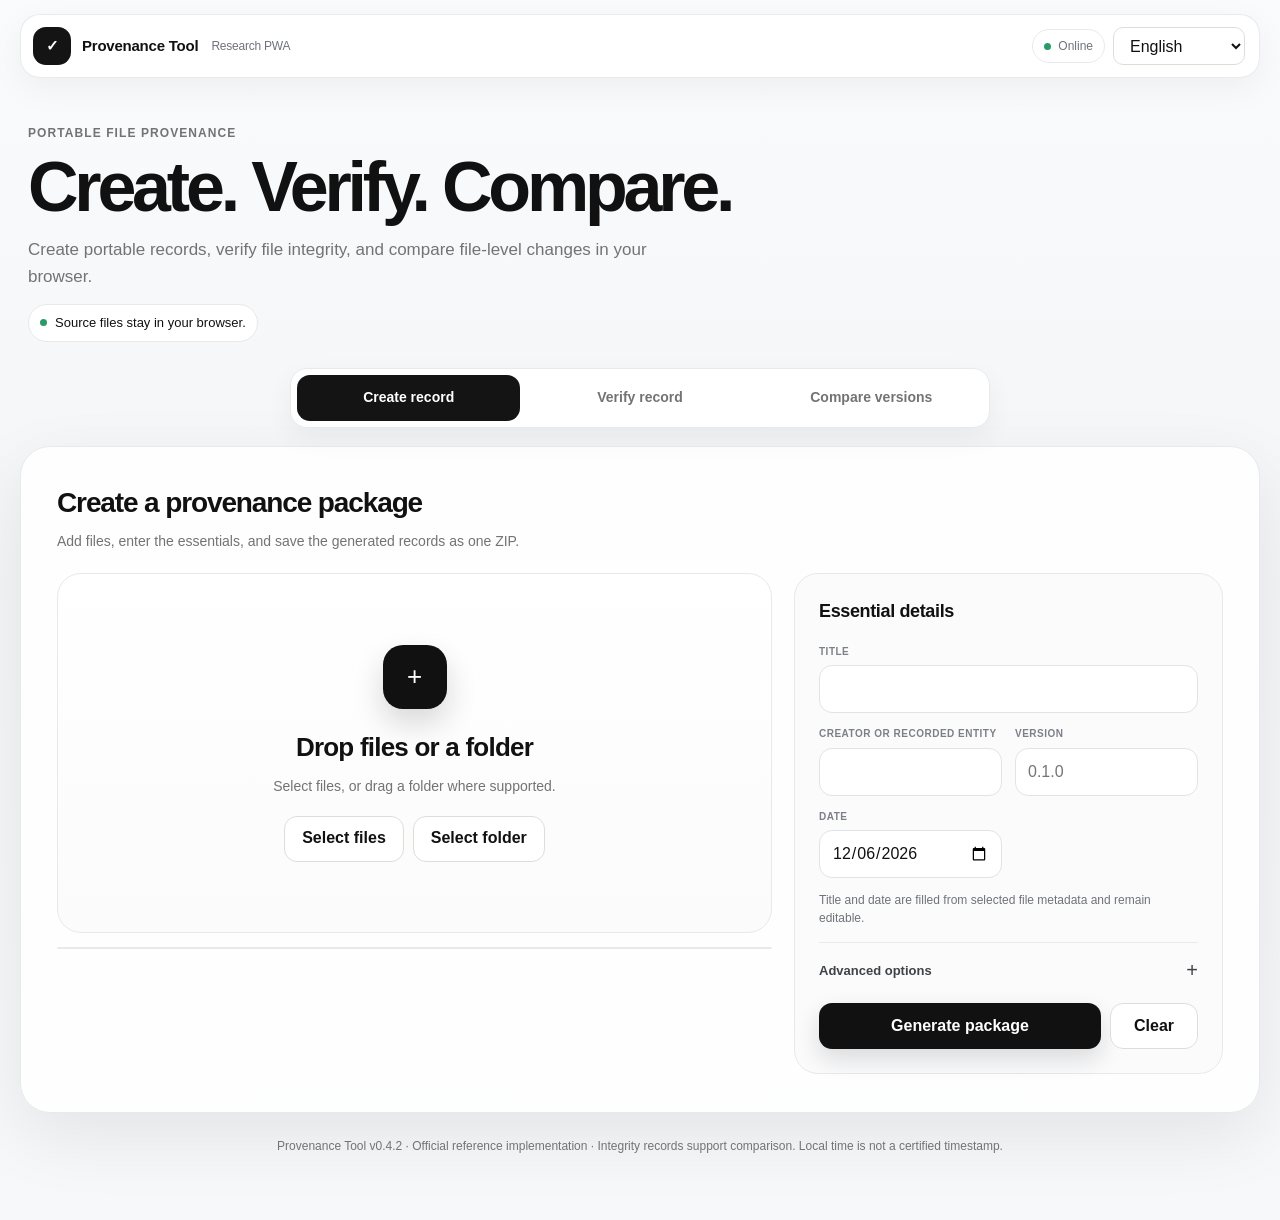
==== commit 7df0ca3b: "Refine Provenance Tool v0.4.2 application interface" ====
--- a/index.html
+++ b/index.html
@@ -3,12 +3,12 @@
 <head>
   <meta charset="UTF-8" />
   <meta name="viewport" content="width=device-width, initial-scale=1.0" />
-  <title>Provenance Tool v0.4.1 | Create, Verify and Compare</title>
+  <title>Provenance Tool v0.4.2 | Create, Verify and Compare</title>
   <meta name="description" content="Create, verify, and compare portable file provenance records locally in your browser." />
   <meta name="author" content="Xufen Tu" />
-  <meta name="version" content="0.4.1" />
+  <meta name="version" content="0.4.2" />
   <meta name="robots" content="index,follow" />
-  <link rel="canonical" href="https://xufentu.com/provenance-tool/" />
+  <link rel="canonical" href="https://research-tools.xufentu.com" />
   <meta http-equiv="Content-Security-Policy" content="default-src 'self'; script-src 'self' 'unsafe-inline'; style-src 'self' 'unsafe-inline'; img-src 'self' data:; connect-src 'none'; object-src 'none'; base-uri 'self'; form-action 'none'; frame-ancestors 'none'; upgrade-insecure-requests" />
   <meta name="theme-color" content="#111111" />
   <meta name="mobile-web-app-capable" content="yes" />
@@ -134,15 +134,49 @@
       .view-head{display:block}
       .topbar{top:6px}
     }
+
+    /* v0.4.2 application UI refinement */
+    :root{--app-bg:#f6f7f8;--app-panel:#ffffff;--app-ink:#101114;--app-sub:#6f7379;--app-line:#e8e9eb;--app-accent:#111216;--app-elev:0 24px 70px rgba(17,18,22,.08)}
+    body{background:linear-gradient(180deg,#fafbfc 0,#f4f5f6 48%,#f7f8f9 100%);min-height:100vh}
+    .shell{width:min(calc(100% - 32px),1240px);padding-top:14px}
+    .topbar{min-height:64px;padding:10px 14px 10px 12px;border-color:rgba(232,233,235,.95);border-radius:20px;background:rgba(255,255,255,.9);box-shadow:0 10px 35px rgba(17,18,22,.05)}
+    .brand{font-size:15px;letter-spacing:-.015em}.mark{width:38px;height:38px;border-radius:13px;font-size:15px}
+    .hero{padding:46px 8px 26px}.eyebrow{margin-bottom:10px}.hero h1{max-width:720px;font-size:clamp(40px,6vw,70px)}
+    .hero-copy{font-size:17px;max-width:680px;margin-top:16px}.privacy{margin-top:14px;background:#fff;border-color:var(--app-line)}
+    .modebar{position:sticky;top:86px;z-index:15;grid-template-columns:repeat(3,minmax(0,1fr));max-width:700px;margin:0 auto 18px;padding:6px;border-radius:17px;border-color:var(--app-line);background:rgba(255,255,255,.92);backdrop-filter:blur(14px);box-shadow:0 10px 28px rgba(17,18,22,.05)}
+    .modebtn{min-height:46px;font-size:14px}.modebtn.active{box-shadow:none}
+    .workspace{min-height:0;border-color:var(--app-line);border-radius:30px;background:rgba(255,255,255,.94);box-shadow:var(--app-elev)}
+    .view{padding:34px 36px 38px}.view-head{margin-bottom:20px}.view-head h2{font-size:28px}.view-head p{font-size:14px}
+    .canvas{grid-template-columns:minmax(0,1.25fr) minmax(360px,.75fr);gap:22px;align-items:start}
+    .drop{min-height:360px;border:1px solid var(--app-line);border-radius:24px;background:linear-gradient(180deg,#fff 0%,#fbfbfc 100%);box-shadow:inset 0 1px 0 rgba(255,255,255,.8)}
+    .drop:hover{border-color:#cfd1d4;transform:translateY(-1px)}.drop.drag{border-color:#111;background:#f8f8f8}
+    .drop-icon{width:64px;height:64px;border-radius:20px;font-size:26px;box-shadow:0 14px 30px rgba(17,18,22,.16)}
+    .drop h3{font-size:26px}.drop p{font-size:14px}.button{min-height:46px;border-radius:13px;transition:transform .15s ease,box-shadow .15s ease,background .15s ease}
+    .button:hover:not(:disabled){transform:translateY(-1px)}.primary{box-shadow:0 10px 24px rgba(17,18,22,.14)}
+    .sidecard{position:sticky;top:160px;padding:24px;border-color:var(--app-line);border-radius:24px;background:#fbfbfc;box-shadow:none}
+    .sidecard h3{font-size:18px;letter-spacing:-.02em;margin-bottom:18px}.compact-grid{gap:13px}
+    .mini label{font-size:10px;color:#7c8086}.mini input,.mini select,.mini textarea{border-color:#e1e3e6;border-radius:13px;background:#fff}.mini input,.mini select{height:48px}
+    .helper{margin:0;color:var(--app-sub);font-size:12px;line-height:1.5}
+    .advanced{grid-column:1/-1;border-top:1px solid var(--app-line);margin-top:2px;padding-top:12px}.advanced summary{cursor:pointer;list-style:none;font-size:13px;font-weight:700;color:#3f4348;display:flex;align-items:center;justify-content:space-between}.advanced summary::-webkit-details-marker{display:none}.advanced summary::after{content:'+';font-size:20px;font-weight:400}.advanced[open] summary::after{content:'−'}.advanced-grid{display:grid;grid-template-columns:1fr 1fr;gap:12px;margin-top:14px}.advanced-grid .full{grid-column:1/-1}
+    .actionrow{gap:9px}.sidecard>.actionrow .primary{flex:1}.sidecard>.actionrow .secondary{min-width:88px}
+    .filelist{margin-top:14px;border:1px solid var(--app-line);border-radius:18px;background:#fff;overflow:hidden}.filerow{padding:13px 15px;border-bottom-color:var(--app-line)}.filerow:last-child{border-bottom:0}
+    .resultbox{border-radius:22px;padding:24px;box-shadow:0 20px 45px rgba(17,18,22,.15)}
+    .slot{border:1px solid var(--app-line);border-radius:24px;background:linear-gradient(180deg,#fff,#fbfbfc)}
+    .summarygrid{gap:12px}.metric{border-color:var(--app-line);border-radius:18px}.tablewrap{border-color:var(--app-line)}
+    .status-chip{display:inline-flex;align-items:center;gap:7px;min-height:34px;padding:0 11px;border:1px solid var(--app-line);border-radius:999px;background:#fff;color:var(--app-sub);font-size:12px}.status-chip::before{content:'';width:7px;height:7px;border-radius:50%;background:#2b9a67}.status-chip.offline::before{background:#c98916}
+    .top-actions{display:flex;gap:8px;align-items:center}.app-subtitle{font-weight:500;color:var(--app-sub);font-size:12px;margin-left:2px}
+    @media(max-width:980px){.canvas{grid-template-columns:1fr}.sidecard{position:static}.modebar{top:82px}.view{padding:26px}.hero{padding-top:36px}}
+    @media(max-width:620px){.shell{width:min(calc(100% - 14px),1240px)}.topbar{border-radius:16px}.app-subtitle{display:none}.status-chip{display:none}.hero{padding:34px 4px 20px}.hero h1{font-size:42px}.hero-copy{font-size:15px}.modebar{top:76px;max-width:none}.view{padding:18px}.workspace{border-radius:22px}.drop{min-height:310px;padding:24px 18px}.sidecard{padding:18px}.advanced-grid{grid-template-columns:1fr}.advanced-grid .full{grid-column:auto}.filelist{border-radius:14px}.filerow{grid-template-columns:minmax(0,1fr) auto}.fstate{display:none}.top-actions .button{display:none!important}}
+
   </style>
 </head>
 <body>
   <main class="shell">
     <nav class="topbar">
-      <a class="brand" href="https://xufentu.com/provenance-tool/">
-        <span class="mark" aria-hidden="true">✓</span><span>Provenance Tool</span>
+      <a class="brand" href="https://research-tools.xufentu.com">
+        <span class="mark" aria-hidden="true">✓</span><span>Provenance Tool</span><span class="app-subtitle">Research PWA</span>
       </a>
-      <div style="display:flex;gap:8px;align-items:center"><button id="installApp" class="button secondary" style="display:none;min-height:38px" aria-label="Install app">Install</button><select id="language" class="lang" aria-label="Language" translate="no">
+      <div class="top-actions"><span id="networkStatus" class="status-chip">Online</span><button id="installApp" class="button secondary" style="display:none;min-height:38px" aria-label="Install app">Install</button><select id="language" class="lang" aria-label="Language" translate="no">
         <option value="en">English</option>
         <option value="zh-CN">简体中文</option>
         
@@ -189,26 +223,30 @@
               <div class="mini"><label data-i18n="author">Creator or recorded entity</label><input id="author" /></div>
               <div class="mini"><label data-i18n="version">Version</label><input id="version" placeholder="0.1.0" required /></div>
               <div class="mini"><label data-i18n="date">Date</label><input id="date" type="date" /></div>
-              <div class="mini"><label data-i18n="type">Type</label>
-                <select id="type" translate="no">
-                  <option value="Research Paper" data-i18n="tPaper">Research Paper</option>
-                  <option value="Website" data-i18n="tWebsite">Website</option>
-                  <option value="GitHub Repository" data-i18n="tRepo">GitHub Repository</option>
-                  <option value="Software" data-i18n="tSoftware">Software</option>
-                  <option value="Source Code" data-i18n="tCode">Source Code</option>
-                  <option value="Audio" data-i18n="tAudio">Audio</option>
-                  <option value="Video" data-i18n="tVideo">Video</option>
-                  <option value="Image" data-i18n="tImage">Image</option>
-                  <option value="Archive" data-i18n="tArchive">Archive</option>
-                  <option value="Other" data-i18n="tOther">Other</option>
-                </select>
-              </div>
-              <div class="mini"><label data-i18n="classification">Classification</label>
-                <select id="classification" translate="no">
-                  <option value="Public" data-i18n="cPublic">Public</option>
-                </select>
-              </div>
-              <div class="mini full"><label data-i18n="source">Official link (optional)</label><input id="source" type="url" placeholder="https://..." /></div>
+              <div class="mini full"><p class="helper" data-i18n="autoFillNote">Title and date are filled from the selected file or folder and can be edited.</p></div>
+              <details class="advanced">
+                <summary><span data-i18n="advancedOptions">Advanced options</span></summary>
+                <div class="advanced-grid">
+                  <div class="mini"><label data-i18n="type">Type</label>
+                    <select id="type" translate="no">
+                      <option value="Research Paper" data-i18n="tPaper">Research Paper</option>
+                      <option value="Website" data-i18n="tWebsite">Website</option>
+                      <option value="GitHub Repository" data-i18n="tRepo">GitHub Repository</option>
+                      <option value="Software" data-i18n="tSoftware">Software</option>
+                      <option value="Source Code" data-i18n="tCode">Source Code</option>
+                      <option value="Audio" data-i18n="tAudio">Audio</option>
+                      <option value="Video" data-i18n="tVideo">Video</option>
+                      <option value="Image" data-i18n="tImage">Image</option>
+                      <option value="Archive" data-i18n="tArchive">Archive</option>
+                      <option value="Other" data-i18n="tOther">Other</option>
+                    </select>
+                  </div>
+                  <div class="mini"><label data-i18n="classification">Classification</label>
+                    <select id="classification" translate="no"><option value="Public" data-i18n="cPublic">Public</option></select>
+                  </div>
+                  <div class="mini full"><label data-i18n="source">Official link (optional)</label><input id="source" type="url" placeholder="https://..." /></div>
+                </div>
+              </details>
             </div>
             <div class="actionrow">
               <button id="generate" class="button primary" data-i18n="generate">Generate package</button>
@@ -316,18 +354,18 @@
 
     <div id="toast" class="toast" role="status" aria-live="polite"></div>
     <footer class="footer">
-      <span>Provenance Tool v0.4.1 · Official reference implementation · </span>
+      <span>Provenance Tool v0.4.2 · Official reference implementation · </span>
       <span data-i18n="boundary">Integrity records support comparison. Local time is not a certified timestamp.</span>
     </footer>
   </main>
 
-<script type="application/ld+json">{"@context":"https://schema.org","@type":"SoftwareApplication","name":"Provenance Tool","softwareVersion":"0.4.1","applicationCategory":"ResearchApplication","operatingSystem":"Web Browser","isAccessibleForFree":true,"author":{"@type":"Person","name":"Xufen Tu","url":"https://xufentu.com"},"license":"https://www.apache.org/licenses/LICENSE-2.0","description":"A local-first open-source research PWA for portable provenance records, file-integrity verification, version continuity, and human-confirmed metadata."}</script>
+<script type="application/ld+json">{"@context":"https://schema.org","@type":"SoftwareApplication","name":"Provenance Tool","softwareVersion":"0.4.2","applicationCategory":"ResearchApplication","operatingSystem":"Web Browser","isAccessibleForFree":true,"author":{"@type":"Person","name":"Xufen Tu","url":"https://xufentu.com"},"license":"https://www.apache.org/licenses/LICENSE-2.0","description":"A local-first open-source research PWA for portable provenance records, file-integrity verification, version continuity, and human-confirmed metadata."}</script>
 <script>
 const $=id=>document.getElementById(id);
 const state={create:[],verifyFiles:[],verifyRecord:null,before:[],after:[],packageBlob:null,packageHash:"",citation:"",summary:""};
 const translations={
-en:{eyebrow:"Portable file provenance",hero:"Create. Verify. Compare.",heroCopy:"Create portable records, verify file integrity, and compare file-level changes in your browser.",privacy:"Source files stay in your browser.",modeCreate:"Create record",modeVerify:"Verify record",modeCompare:"Compare versions",createTitle:"Create a provenance package",createCopy:"Add files, enter the essentials, and save the generated records as one ZIP.",dropTitle:"Drop files or a folder",dropCopy:"Select files, or drag a folder where supported.",selectFiles:"Select files",selectFolder:"Select folder",essential:"Essential details",title:"Title",author:"Creator or recorded entity",version:"Version",date:"Date",type:"Type",classification:"Classification",source:"Official link (optional)",generate:"Generate package",clear:"Clear",ready:"Record complete",readyCopy:"Your portable provenance package is ready to save.",savePackage:"Save provenance package",saveChecksum:"Save checksum",copySummary:"Copy record information",copyHelp:"Copied text goes to your device clipboard. Paste it with Ctrl+V into a local project log, delivery record, or archive note.",copiedSummary:"Record information copied to clipboard.",copiedCitation:"Citation copied to clipboard.",copyFailed:"Copy failed. Please select and copy the text manually.",citationOptional:"Citation (public records only)",copyCitation:"Copy citation",hashTitle:"SHA-256 records",generatedTime:"Generated time",localTime:"Local time",utcTime:"UTC time",downloaded:"ZIP downloaded. Open the ZIP to view the complete records.",verifyTitle:"Verify file integrity",verifyCopy:"Add current files and a saved provenance ZIP or integrity JSON.",currentFiles:"Current files",addFiles:"Add files to verify",addFilesCopy:"The tool recalculates SHA-256 locally.",savedRecord:"Saved record",addRecord:"Add provenance ZIP or JSON",addRecordCopy:"The stored hashes are read locally.",selectRecord:"Select record",runVerify:"Run verification",compareTitle:"See which files changed",compareCopy:"Compare file paths and SHA-256 records between two versions.",before:"Previous version",after:"Current version",addBefore:"Add older files",addAfter:"Add newer files",folderSupport:"Select files, or drag a folder where supported.",runCompare:"Compare versions",unchanged:"Unchanged",changed:"Changed",added:"Added",removed:"Removed",boundary:"Integrity records support comparison. Local time is not a certified timestamp.",tPaper:"Research Paper",tWebsite:"Website",tRepo:"GitHub Repository",tSoftware:"Software",tCode:"Source Code",tAudio:"Audio",tVideo:"Video",tImage:"Image",tArchive:"Archive",tOther:"Other",cPublic:"Public",pathNote:"For folder-based records, use the same root folder structure used when the record was created.",processing:"Processing…",hashing:"Hashing {current}/{total}",generateFailed:"The record could not be generated.",largeFiles:"Large files may require more browser memory and processing time."},
-"zh-CN":{eyebrow:"可携带文件溯源",hero:"创建 · 验证 · 对比",heroCopy:"在浏览器中创建记录、核验文件完整性并比较文件级变化。",privacy:"原始文件保留在浏览器中。",modeCreate:"创建记录",modeVerify:"验证记录",modeCompare:"前后对比",createTitle:"创建溯源记录包",createCopy:"添加文件、填写必要信息，并将生成的记录保存为一个 ZIP。",dropTitle:"拖入文件或文件夹",dropCopy:"可选择文件；在浏览器支持时也可拖入文件夹。",selectFiles:"选择文件",selectFolder:"选择文件夹",essential:"必要信息",title:"标题",author:"创建者或记录实体",version:"版本",date:"日期",type:"类型",classification:"记录级别",source:"官方链接（选填）",generate:"生成记录包",clear:"清空",ready:"记录已完成",readyCopy:"可携带的溯源记录包已经准备好保存。",savePackage:"保存溯源记录包",saveChecksum:"保存校验值",copySummary:"复制记录信息",copyHelp:"复制后的内容会进入设备剪贴板。可按 Ctrl+V 粘贴到本地项目记录、交付清单或存档备注中。",copiedSummary:"记录信息已复制到剪贴板。",copiedCitation:"建议引用已复制到剪贴板。",copyFailed:"复制失败，请手动选择文字复制。",citationOptional:"建议引用（仅适用于公开记录）",copyCitation:"复制建议引用",hashTitle:"SHA-256 记录",generatedTime:"生成时间",localTime:"本地时间",utcTime:"UTC 时间",downloaded:"ZIP 已下载。请打开 ZIP 查看完整记录文件。",verifyTitle:"验证文件完整性",verifyCopy:"添加当前文件和已保存的溯源 ZIP 或完整性 JSON。",currentFiles:"当前文件",addFiles:"添加要验证的文件",addFilesCopy:"工具会在本地重新计算 SHA-256。",savedRecord:"已保存记录",addRecord:"添加溯源 ZIP 或 JSON",addRecordCopy:"工具会在本地读取已保存的哈希。",selectRecord:"选择记录",runVerify:"开始验证",compareTitle:"查看哪些文件发生变化",compareCopy:"通过文件路径和 SHA-256 记录比较两个版本。",before:"旧版本",after:"新版本",addBefore:"添加之前的文件",addAfter:"添加现在的文件",folderSupport:"可选择文件；在浏览器支持时也可拖入文件夹。",runCompare:"开始对比",unchanged:"未变化",changed:"已修改",added:"新增",removed:"删除",boundary:"完整性记录支持比对；本地时间不是认证时间戳。",tPaper:"研究论文",tWebsite:"网站",tRepo:"GitHub 仓库",tSoftware:"软件",tCode:"源代码",tAudio:"音频",tVideo:"视频",tImage:"图片",tArchive:"压缩包",tOther:"其他",cPublic:"公开",pathNote:"验证文件夹记录时，请使用与创建记录时一致的根目录结构。",processing:"处理中……",hashing:"计算中 {current}/{total}",generateFailed:"无法生成记录包。",largeFiles:"大文件可能需要更多浏览器内存和处理时间。"}
+en:{eyebrow:"Portable file provenance",hero:"Create. Verify. Compare.",heroCopy:"Create portable records, verify file integrity, and compare file-level changes in your browser.",privacy:"Source files stay in your browser.",modeCreate:"Create record",modeVerify:"Verify record",modeCompare:"Compare versions",createTitle:"Create a provenance package",createCopy:"Add files, enter the essentials, and save the generated records as one ZIP.",dropTitle:"Drop files or a folder",dropCopy:"Select files, or drag a folder where supported.",selectFiles:"Select files",selectFolder:"Select folder",essential:"Essential details",title:"Title",author:"Creator or recorded entity",version:"Version",date:"Date",type:"Type",classification:"Classification",source:"Official link (optional)",generate:"Generate package",clear:"Clear",ready:"Record complete",readyCopy:"Your portable provenance package is ready to save.",savePackage:"Save provenance package",saveChecksum:"Save checksum",copySummary:"Copy record information",copyHelp:"Copied text goes to your device clipboard. Paste it with Ctrl+V into a local project log, delivery record, or archive note.",copiedSummary:"Record information copied to clipboard.",copiedCitation:"Citation copied to clipboard.",copyFailed:"Copy failed. Please select and copy the text manually.",citationOptional:"Citation (public records only)",copyCitation:"Copy citation",hashTitle:"SHA-256 records",generatedTime:"Generated time",localTime:"Local time",utcTime:"UTC time",downloaded:"ZIP downloaded. Open the ZIP to view the complete records.",verifyTitle:"Verify file integrity",verifyCopy:"Add current files and a saved provenance ZIP or integrity JSON.",currentFiles:"Current files",addFiles:"Add files to verify",addFilesCopy:"The tool recalculates SHA-256 locally.",savedRecord:"Saved record",addRecord:"Add provenance ZIP or JSON",addRecordCopy:"The stored hashes are read locally.",selectRecord:"Select record",runVerify:"Run verification",compareTitle:"See which files changed",compareCopy:"Compare file paths and SHA-256 records between two versions.",before:"Previous version",after:"Current version",addBefore:"Add older files",addAfter:"Add newer files",folderSupport:"Select files, or drag a folder where supported.",runCompare:"Compare versions",unchanged:"Unchanged",changed:"Changed",added:"Added",removed:"Removed",boundary:"Integrity records support comparison. Local time is not a certified timestamp.",tPaper:"Research Paper",tWebsite:"Website",tRepo:"GitHub Repository",tSoftware:"Software",tCode:"Source Code",tAudio:"Audio",tVideo:"Video",tImage:"Image",tArchive:"Archive",tOther:"Other",cPublic:"Public",pathNote:"For folder-based records, use the same root folder structure used when the record was created.",processing:"Processing…",hashing:"Hashing {current}/{total}",generateFailed:"The record could not be generated.",largeFiles:"Large files may require more browser memory and processing time.",autoFillNote:"Title and date are filled from selected file metadata and remain editable.",advancedOptions:"Advanced options"},
+"zh-CN":{eyebrow:"可携带文件溯源",hero:"创建 · 验证 · 对比",heroCopy:"在浏览器中创建记录、核验文件完整性并比较文件级变化。",privacy:"原始文件保留在浏览器中。",modeCreate:"创建记录",modeVerify:"验证记录",modeCompare:"前后对比",createTitle:"创建溯源记录包",createCopy:"添加文件、填写必要信息，并将生成的记录保存为一个 ZIP。",dropTitle:"拖入文件或文件夹",dropCopy:"可选择文件；在浏览器支持时也可拖入文件夹。",selectFiles:"选择文件",selectFolder:"选择文件夹",essential:"必要信息",title:"标题",author:"创建者或记录实体",version:"版本",date:"日期",type:"类型",classification:"记录级别",source:"官方链接（选填）",generate:"生成记录包",clear:"清空",ready:"记录已完成",readyCopy:"可携带的溯源记录包已经准备好保存。",savePackage:"保存溯源记录包",saveChecksum:"保存校验值",copySummary:"复制记录信息",copyHelp:"复制后的内容会进入设备剪贴板。可按 Ctrl+V 粘贴到本地项目记录、交付清单或存档备注中。",copiedSummary:"记录信息已复制到剪贴板。",copiedCitation:"建议引用已复制到剪贴板。",copyFailed:"复制失败，请手动选择文字复制。",citationOptional:"建议引用（仅适用于公开记录）",copyCitation:"复制建议引用",hashTitle:"SHA-256 记录",generatedTime:"生成时间",localTime:"本地时间",utcTime:"UTC 时间",downloaded:"ZIP 已下载。请打开 ZIP 查看完整记录文件。",verifyTitle:"验证文件完整性",verifyCopy:"添加当前文件和已保存的溯源 ZIP 或完整性 JSON。",currentFiles:"当前文件",addFiles:"添加要验证的文件",addFilesCopy:"工具会在本地重新计算 SHA-256。",savedRecord:"已保存记录",addRecord:"添加溯源 ZIP 或 JSON",addRecordCopy:"工具会在本地读取已保存的哈希。",selectRecord:"选择记录",runVerify:"开始验证",compareTitle:"查看哪些文件发生变化",compareCopy:"通过文件路径和 SHA-256 记录比较两个版本。",before:"旧版本",after:"新版本",addBefore:"添加之前的文件",addAfter:"添加现在的文件",folderSupport:"可选择文件；在浏览器支持时也可拖入文件夹。",runCompare:"开始对比",unchanged:"未变化",changed:"已修改",added:"新增",removed:"删除",boundary:"完整性记录支持比对；本地时间不是认证时间戳。",tPaper:"研究论文",tWebsite:"网站",tRepo:"GitHub 仓库",tSoftware:"软件",tCode:"源代码",tAudio:"音频",tVideo:"视频",tImage:"图片",tArchive:"压缩包",tOther:"其他",cPublic:"公开",pathNote:"验证文件夹记录时，请使用与创建记录时一致的根目录结构。",processing:"处理中……",hashing:"计算中 {current}/{total}",generateFailed:"无法生成记录包。",largeFiles:"大文件可能需要更多浏览器内存和处理时间。",autoFillNote:"标题和日期会根据所选文件或文件夹自动填写，并可随时修改。",advancedOptions:"高级选项"}
 };
 let currentLang="en";
 function t(k){return (translations[currentLang]||translations.en)[k]||translations.en[k]||k}
@@ -344,7 +382,14 @@
  toastTimer=setTimeout(()=>toast.classList.remove("show"),2400);
 }
 $("language").addEventListener("change",e=>applyLang(e.target.value));applyLang("en");
-$("date").value=new Date(Date.now()-new Date().getTimezoneOffset()*60000).toISOString().slice(0,10);
+const autoFieldState={title:true,date:true};
+function localDateValue(ms){
+ const d=new Date(ms);
+ if(Number.isNaN(d.getTime()))return "";
+ return new Date(d.getTime()-d.getTimezoneOffset()*60000).toISOString().slice(0,10);
+}
+$("date").value=localDateValue(Date.now());
+["title","date"].forEach(id=>$(id).addEventListener("input",()=>{autoFieldState[id]=false}));
 
 document.querySelectorAll(".modebtn").forEach(b=>b.addEventListener("click",()=>{
  document.querySelectorAll(".modebtn").forEach(x=>x.classList.toggle("active",x===b));
@@ -371,9 +416,34 @@
  ["dragleave","drop"].forEach(ev=>zone.addEventListener(ev,e=>{e.preventDefault();zone.classList.remove("drag")}));
  zone.addEventListener("drop",async e=>setFiles(key,await collectDropped(e.dataTransfer),listId));
 }
+function fileStem(name){
+ return String(name||"").replace(/\.[^.\/]+$/,"").replace(/[_-]+/g," ").replace(/\s+/g," ").trim();
+}
+function inferredTitle(items){
+ if(!items.length)return "";
+ const paths=items.map(x=>String(x.path||x.file.name).replace(/\\/g,"/"));
+ const roots=paths.map(p=>p.includes("/")?p.split("/")[0]:"");
+ if(roots[0]&&roots.every(r=>r===roots[0]))return roots[0].replace(/[_-]+/g," ").trim();
+ if(items.length===1)return fileStem(items[0].file.name);
+ const first=fileStem(items[0].file.name);
+ return first?`${first} (${items.length} files)`: `Record (${items.length} files)`;
+}
+function autofillCreateMetadata(items){
+ if(!items.length)return;
+ if(autoFieldState.title||!$("title").value.trim()){
+   $("title").value=inferredTitle(items);
+   autoFieldState.title=true;
+ }
+ const modified=items.map(x=>Number(x.file.lastModified)||0).filter(Boolean);
+ if(modified.length&&(autoFieldState.date||!$("date").value)){
+   $("date").value=localDateValue(Math.max(...modified));
+   autoFieldState.date=true;
+ }
+}
 function setFiles(key,items,listId){
  const seen=new Set(),clean=[];items.forEach(x=>{const k=x.path+":"+x.file.size+":"+x.file.lastModified;if(!seen.has(k)){seen.add(k);clean.push({...x,hash:null})}});
- state[key]=clean;renderList(clean,listId)
+ state[key]=clean;renderList(clean,listId);
+ if(key==="create")autofillCreateMetadata(clean);
 }
 function renderList(items,id){
  const box=$(id);box.innerHTML=items.map(x=>`<div class="filerow"><div class="fname">${safe(x.path)}</div><div class="fmeta">${fmt(x.file.size)}</div><div class="fstate">Ready</div></div>`).join("")
@@ -429,7 +499,7 @@
   state.summary=`${title} · v${version} · ${$("classification").value} · ${state.create.length} file(s) · SHA-256 · Record ${recordId}`;
   const files=state.create.map(x=>({name:x.file.name,relative_path:x.path,mime_type:x.file.type||"application/octet-stream",size_bytes:x.file.size,last_modified:new Date(x.file.lastModified).toISOString(),sha256:x.hash}));
   const commonTime={generated_at_utc:generatedUtc,generated_at_local:generatedLocal,time_source:"local-device-clock",trusted_timestamp:false};
-  const toolAttribution={name:"Provenance Tool",version:"0.4.1",originator:"Xufen Tu",canonical_project:"https://xufentu.com/provenance-tool/",license:"Apache-2.0",attribution_notice:"Generated by the official Provenance Tool reference implementation, originated by Xufen Tu."};
+  const toolAttribution={name:"Provenance Tool",version:"0.4.2",originator:"Xufen Tu",canonical_project:"https://research-tools.xufentu.com",license:"Apache-2.0",attribution_notice:"Generated by the official Provenance Tool reference implementation, originated by Xufen Tu."};
   const responsibilityBoundary={tool_confirms:["local SHA-256 calculation","record package structure","local package generation"],tool_does_not_confirm:["legal authorship","copyright ownership","identity authenticity","truth of user-supplied statements","independently trusted timestamp"]};
   const metadata={metadata_schema_version:"1.1",record_id:recordId,generated_by:toolAttribution,...commonTime,release_type:$("type").value,record_classification:$("classification").value,title,creator_or_recorded_entity:author,version,declared_release_date:date,canonical_source:source,human_confirmation:{confirmed:true,scope:"user-reviewed metadata before generation",identity_verified:false},observed_facts:{file_count:files.length,integrity_algorithm:"SHA-256"},human_assertions:{title,creator_or_recorded_entity:author,version,declared_release_date:date,canonical_source:source},responsibility_boundary:responsibilityBoundary,files,suggested_citation:state.citation};
   const provenance={record_type:"Portable Provenance Record",record_version:"1.3",record_id:recordId,generated_by:toolAttribution,...commonTime,title,version,record_classification:$("classification").value,file_count:files.length,integrity_algorithm:"SHA-256",responsibility_boundary:responsibilityBoundary};
@@ -447,7 +517,7 @@
 
 This package contains generated provenance records. Source files are not included.
 `;
-  const packageFiles={"metadata.json":JSON.stringify(metadata,null,2),"provenance.json":JSON.stringify(provenance,null,2),"file-integrity-records.json":JSON.stringify(integrity,null,2),"README.md":readme,"TOOL-ATTRIBUTION.txt":"Provenance Tool v0.4.1\nOriginator: Xufen Tu\nCanonical project: https://xufentu.com/provenance-tool/\nLicense: Apache-2.0\n\nThis factual software attribution identifies the tool used to generate the package. It does not imply endorsement by the user.\n"};
+  const packageFiles={"metadata.json":JSON.stringify(metadata,null,2),"provenance.json":JSON.stringify(provenance,null,2),"file-integrity-records.json":JSON.stringify(integrity,null,2),"README.md":readme,"TOOL-ATTRIBUTION.txt":"Provenance Tool v0.4.2\nOriginator: Xufen Tu\nCanonical project: https://research-tools.xufentu.com\nLicense: Apache-2.0\n\nThis factual software attribution identifies the tool used to generate the package. It does not imply endorsement by the user.\n"};
   if(state.citation)packageFiles["citation.txt"]=state.citation+"\n";
   const packageFileRecords=[];for(const [path,content] of Object.entries(packageFiles)){const bytes=new TextEncoder().encode(content);packageFileRecords.push({path,size_bytes:bytes.byteLength,sha256:await hash(new File([bytes],path))});}
   const manifest={manifest_schema_version:"1.1",package_type:"Provenance Package",package_version:"1.1",record_id:recordId,generated_by:toolAttribution,...commonTime,package_files:packageFileRecords,note:"The manifest does not hash itself. Verify listed files against these SHA-256 values."};
@@ -510,6 +580,7 @@
  }
 };
 $("resetCreate").onclick=()=>{state.create=[];state.packageBlob=null;state.packageHash="";state.citation="";state.summary="";["title","author","version","source"].forEach(id=>$(id).value="");
+autoFieldState.title=true;autoFieldState.date=true;$("date").value=localDateValue(Date.now());
 ["createInput","createFolderInput"].forEach(id=>$(id).value="");$("createFiles").innerHTML="";$("recordSummary").innerHTML="";$("hashSummary").innerHTML="";$("citationPreview").textContent="";$("packageHash").textContent="";$("downloadStatus").textContent="";$("createResult").classList.remove("show")};
 
 async function readIntegrity(file){
@@ -578,6 +649,8 @@
   $("mSame").textContent=count.same;$("mChanged").textContent=count.changed;$("mAdded").textContent=count.added;$("mRemoved").textContent=count.removed;$("compareTable").innerHTML=makeTable(rows);$("compareResults").style.display="block";
  }catch(error){console.error(error);alert(currentLang==="zh-CN"?"无法完成版本比较。":"The versions could not be compared.")}finally{button.disabled=false;button.classList.remove("busy");button.textContent=oldText}
 };
+function updateNetworkStatus(){const el=$("networkStatus");if(!el)return;const online=navigator.onLine;el.classList.toggle("offline",!online);el.textContent=currentLang==="zh-CN"?(online?"在线":"离线可用"):(online?"Online":"Offline ready");}
+window.addEventListener("online",updateNetworkStatus);window.addEventListener("offline",updateNetworkStatus);updateNetworkStatus();
 let deferredInstallPrompt=null;
 window.addEventListener("beforeinstallprompt",event=>{event.preventDefault();deferredInstallPrompt=event;$("installApp").style.display="inline-flex";});
 $("installApp").addEventListener("click",async()=>{if(!deferredInstallPrompt)return;deferredInstallPrompt.prompt();await deferredInstallPrompt.userChoice;deferredInstallPrompt=null;$("installApp").style.display="none";});
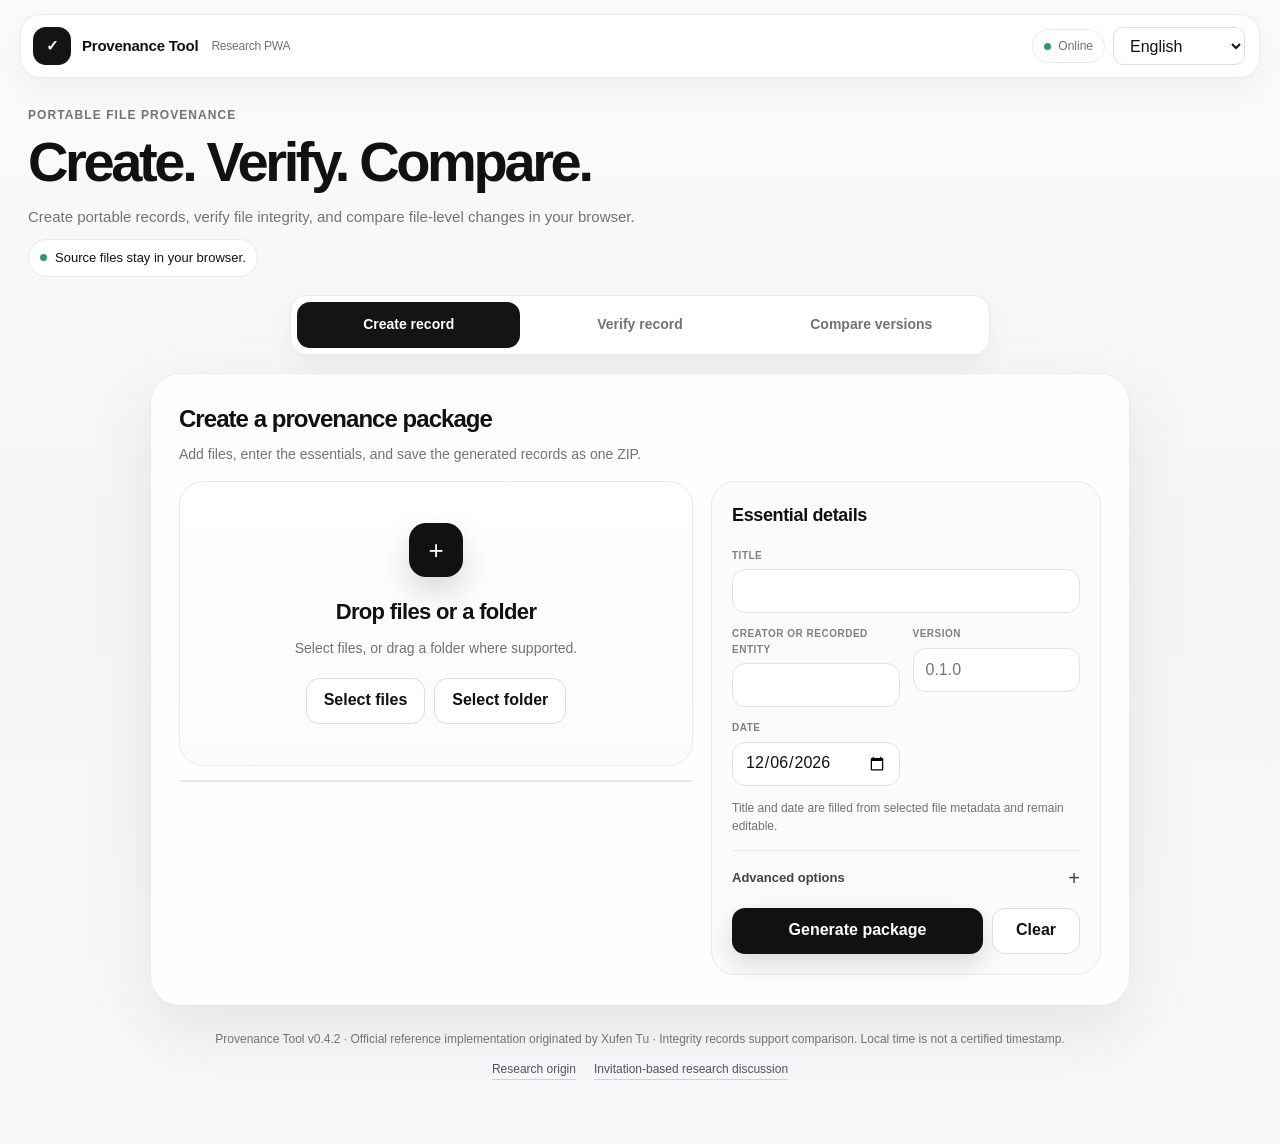
==== commit d45f54cb: "Refine Provenance Tool v0.4.2 compact research interface - Reduce the completion view to a compact p" ====
--- a/index.html
+++ b/index.html
@@ -168,6 +168,20 @@
     @media(max-width:980px){.canvas{grid-template-columns:1fr}.sidecard{position:static}.modebar{top:82px}.view{padding:26px}.hero{padding-top:36px}}
     @media(max-width:620px){.shell{width:min(calc(100% - 14px),1240px)}.topbar{border-radius:16px}.app-subtitle{display:none}.status-chip{display:none}.hero{padding:34px 4px 20px}.hero h1{font-size:42px}.hero-copy{font-size:15px}.modebar{top:76px;max-width:none}.view{padding:18px}.workspace{border-radius:22px}.drop{min-height:310px;padding:24px 18px}.sidecard{padding:18px}.advanced-grid{grid-template-columns:1fr}.advanced-grid .full{grid-column:auto}.filelist{border-radius:14px}.filerow{grid-template-columns:minmax(0,1fr) auto}.fstate{display:none}.top-actions .button{display:none!important}}
 
+
+    /* v0.4.2 compact authority refinement */
+    .hero{padding:28px 8px 18px}.hero h1{font-size:clamp(34px,5vw,56px)}.hero-copy{font-size:15px}.privacy{margin-top:10px}
+    .workspace{max-width:980px;margin:0 auto}.view{padding:26px 28px 30px}.view-head{margin-bottom:15px}.view-head h2{font-size:24px}
+    .canvas{grid-template-columns:minmax(0,1fr) minmax(320px,390px);gap:18px}.drop{min-height:285px}.drop-icon{width:54px;height:54px;border-radius:17px}.drop h3{font-size:22px}
+    .sidecard{top:145px;padding:20px}.mini input,.mini select{height:44px}.actionrow{margin-top:14px}
+    .resultbox{max-width:720px;margin:18px auto 0;padding:18px 20px;border-radius:18px;background:#111;color:#fff;box-shadow:0 16px 38px rgba(17,18,22,.14)}
+    .resultbox h3{font-size:18px}.resultbox>p{margin:4px 0 12px;font-size:13px}.result-title{font-size:16px;font-weight:750;line-height:1.35}.result-meta{margin-top:4px;color:#bfc1c5;font-size:12px}
+    .result-identifiers{display:grid;gap:8px;margin-top:14px}.id-row{display:grid;grid-template-columns:88px minmax(0,1fr) auto;gap:9px;align-items:center;padding:9px 10px;border:1px solid #2e3035;border-radius:11px;background:#17181c}.id-label{font-size:10px;text-transform:uppercase;letter-spacing:.06em;color:#96999f}.id-value{font-family:ui-monospace,SFMono-Regular,Menlo,monospace;font-size:11px;white-space:nowrap;overflow:hidden;text-overflow:ellipsis}.text-action{border:0;background:transparent;color:#d9dadc;font-size:11px;cursor:pointer;padding:3px 4px}.text-action:hover{color:#fff}
+    .result-actions{display:flex;flex-wrap:wrap;gap:8px;margin-top:14px}.result-actions .button{min-height:40px;padding:0 14px;font-size:12px}.result-details{margin-top:12px;border-top:1px solid #2d2f34;padding-top:10px}.result-details summary{cursor:pointer;color:#bfc1c5;font-size:12px}.result-details .tablewrap{max-height:230px;margin-top:10px;border-radius:12px}.result-details table{font-size:11px}.result-details th,.result-details td{padding:9px 10px}
+    .copy-help{font-size:11px;margin-top:9px}.research-footer{display:flex;justify-content:center;flex-wrap:wrap;gap:8px 18px;margin-top:12px}.research-footer a{color:#4f555d;text-decoration:none;border-bottom:1px solid #cfd2d6}.research-footer a:hover{color:#111;border-color:#111}
+    @media(max-width:980px){.workspace{max-width:none}.canvas{grid-template-columns:1fr}.sidecard{position:static}.resultbox{max-width:none}}
+    @media(max-width:620px){.hero{padding-top:24px}.hero h1{font-size:34px}.view{padding:16px}.drop{min-height:245px}.resultbox{padding:16px}.id-row{grid-template-columns:72px minmax(0,1fr)}.id-row .text-action{display:none}.result-actions .button{flex:1}}
+
   </style>
 </head>
 <body>
@@ -255,22 +269,29 @@
             <div id="createResult" class="resultbox">
               <h3 data-i18n="ready">Record complete</h3>
               <p data-i18n="readyCopy">Your portable provenance package is ready to save.</p>
-              <div id="recordSummary" style="display:grid;grid-template-columns:repeat(4,1fr);gap:10px;margin-top:16px"></div>
-              <div id="hashSummary" class="tablewrap" style="margin-top:16px;background:#fff;color:#111"></div>
-              <div class="actionrow">
+              <div id="compactResultTitle" class="result-title"></div>
+              <div id="compactResultMeta" class="result-meta"></div>
+              <div class="result-identifiers">
+                <div class="id-row"><span class="id-label">Record ID</span><span id="compactRecordId" class="id-value"></span><button id="copyRecordId" class="text-action" type="button">Copy</button></div>
+                <div class="id-row"><span class="id-label">ZIP SHA-256</span><span id="compactPackageHash" class="id-value"></span><button id="copyPackageHash" class="text-action" type="button">Copy</button></div>
+              </div>
+              <div class="result-actions">
                 <button id="downloadPackage" class="button primary" data-i18n="savePackage">Save provenance package</button>
-                <button id="saveChecksum" class="button secondary" data-i18n="saveChecksum">Save checksum</button>
+                <button id="saveSummary" class="button secondary" data-i18n="saveSummary">Save summary</button>
                 <button id="copySummary" class="button secondary" data-i18n="copySummary">Copy record information</button>
               </div>
-              <p class="copy-help" data-i18n="copyHelp">Copied text goes to your device clipboard. Paste it with Ctrl+V into a local project log, delivery record, or archive note.</p>
-              <details id="citationDetails" style="margin-top:14px">
-                <summary data-i18n="citationOptional" style="cursor:pointer;color:#cfcfcf">Citation (public records only)</summary>
-                <div style="margin-top:10px">
-                  <code id="citationPreview" style="display:block;white-space:pre-wrap;word-break:break-word;color:#fff"></code>
-                  <button id="copyCitation" class="button secondary" style="margin-top:10px" data-i18n="copyCitation">Copy citation</button>
-                </div>
+              <p class="copy-help" data-i18n="copyHelp">The saved summary and copied text contain the same record information.</p>
+              <details class="result-details">
+                <summary data-i18n="technicalDetails">Technical details</summary>
+                <div id="recordSummary" style="display:none"></div>
+                <div id="hashSummary" class="tablewrap" style="background:#fff;color:#111"></div>
+                <div style="margin-top:10px"><button id="saveChecksum" class="button secondary" data-i18n="saveChecksum">Save checksum</button></div>
+                <details id="citationDetails" style="margin-top:12px">
+                  <summary data-i18n="citationOptional">Citation (public records only)</summary>
+                  <div style="margin-top:10px"><code id="citationPreview" style="display:block;white-space:pre-wrap;word-break:break-word;color:#fff"></code><button id="copyCitation" class="button secondary" style="margin-top:10px" data-i18n="copyCitation">Copy citation</button></div>
+                </details>
               </details>
-              <p id="packageHash" style="margin:12px 0 0;color:#cfcfcf;font-size:12px;word-break:break-all"></p><p id="downloadStatus" style="margin:8px 0 0;color:#cfcfcf;font-size:13px"></p>
+              <p id="packageHash" style="display:none"></p><p id="downloadStatus" style="margin:8px 0 0;color:#cfcfcf;font-size:12px"></p>
             </div>
           </aside>
         </div>
@@ -354,18 +375,18 @@
 
     <div id="toast" class="toast" role="status" aria-live="polite"></div>
     <footer class="footer">
-      <span>Provenance Tool v0.4.2 · Official reference implementation · </span>
-      <span data-i18n="boundary">Integrity records support comparison. Local time is not a certified timestamp.</span>
+      <div><span>Provenance Tool v0.4.2 · Official reference implementation originated by Xufen Tu · </span><span data-i18n="boundary">Integrity records support comparison. Local time is not a certified timestamp.</span></div>
+      <div class="research-footer"><a href="https://xufentu.com" rel="author">Research origin</a><a href="mailto:xufentu@gmail.com?subject=Research%20Circle%20Access%20Request" data-i18n="researchCircle">Invitation-based research discussion</a></div>
     </footer>
   </main>
 
 <script type="application/ld+json">{"@context":"https://schema.org","@type":"SoftwareApplication","name":"Provenance Tool","softwareVersion":"0.4.2","applicationCategory":"ResearchApplication","operatingSystem":"Web Browser","isAccessibleForFree":true,"author":{"@type":"Person","name":"Xufen Tu","url":"https://xufentu.com"},"license":"https://www.apache.org/licenses/LICENSE-2.0","description":"A local-first open-source research PWA for portable provenance records, file-integrity verification, version continuity, and human-confirmed metadata."}</script>
 <script>
 const $=id=>document.getElementById(id);
-const state={create:[],verifyFiles:[],verifyRecord:null,before:[],after:[],packageBlob:null,packageHash:"",citation:"",summary:""};
+const state={create:[],verifyFiles:[],verifyRecord:null,before:[],after:[],packageBlob:null,packageHash:"",citation:"",summary:"",recordId:""};
 const translations={
-en:{eyebrow:"Portable file provenance",hero:"Create. Verify. Compare.",heroCopy:"Create portable records, verify file integrity, and compare file-level changes in your browser.",privacy:"Source files stay in your browser.",modeCreate:"Create record",modeVerify:"Verify record",modeCompare:"Compare versions",createTitle:"Create a provenance package",createCopy:"Add files, enter the essentials, and save the generated records as one ZIP.",dropTitle:"Drop files or a folder",dropCopy:"Select files, or drag a folder where supported.",selectFiles:"Select files",selectFolder:"Select folder",essential:"Essential details",title:"Title",author:"Creator or recorded entity",version:"Version",date:"Date",type:"Type",classification:"Classification",source:"Official link (optional)",generate:"Generate package",clear:"Clear",ready:"Record complete",readyCopy:"Your portable provenance package is ready to save.",savePackage:"Save provenance package",saveChecksum:"Save checksum",copySummary:"Copy record information",copyHelp:"Copied text goes to your device clipboard. Paste it with Ctrl+V into a local project log, delivery record, or archive note.",copiedSummary:"Record information copied to clipboard.",copiedCitation:"Citation copied to clipboard.",copyFailed:"Copy failed. Please select and copy the text manually.",citationOptional:"Citation (public records only)",copyCitation:"Copy citation",hashTitle:"SHA-256 records",generatedTime:"Generated time",localTime:"Local time",utcTime:"UTC time",downloaded:"ZIP downloaded. Open the ZIP to view the complete records.",verifyTitle:"Verify file integrity",verifyCopy:"Add current files and a saved provenance ZIP or integrity JSON.",currentFiles:"Current files",addFiles:"Add files to verify",addFilesCopy:"The tool recalculates SHA-256 locally.",savedRecord:"Saved record",addRecord:"Add provenance ZIP or JSON",addRecordCopy:"The stored hashes are read locally.",selectRecord:"Select record",runVerify:"Run verification",compareTitle:"See which files changed",compareCopy:"Compare file paths and SHA-256 records between two versions.",before:"Previous version",after:"Current version",addBefore:"Add older files",addAfter:"Add newer files",folderSupport:"Select files, or drag a folder where supported.",runCompare:"Compare versions",unchanged:"Unchanged",changed:"Changed",added:"Added",removed:"Removed",boundary:"Integrity records support comparison. Local time is not a certified timestamp.",tPaper:"Research Paper",tWebsite:"Website",tRepo:"GitHub Repository",tSoftware:"Software",tCode:"Source Code",tAudio:"Audio",tVideo:"Video",tImage:"Image",tArchive:"Archive",tOther:"Other",cPublic:"Public",pathNote:"For folder-based records, use the same root folder structure used when the record was created.",processing:"Processing…",hashing:"Hashing {current}/{total}",generateFailed:"The record could not be generated.",largeFiles:"Large files may require more browser memory and processing time.",autoFillNote:"Title and date are filled from selected file metadata and remain editable.",advancedOptions:"Advanced options"},
-"zh-CN":{eyebrow:"可携带文件溯源",hero:"创建 · 验证 · 对比",heroCopy:"在浏览器中创建记录、核验文件完整性并比较文件级变化。",privacy:"原始文件保留在浏览器中。",modeCreate:"创建记录",modeVerify:"验证记录",modeCompare:"前后对比",createTitle:"创建溯源记录包",createCopy:"添加文件、填写必要信息，并将生成的记录保存为一个 ZIP。",dropTitle:"拖入文件或文件夹",dropCopy:"可选择文件；在浏览器支持时也可拖入文件夹。",selectFiles:"选择文件",selectFolder:"选择文件夹",essential:"必要信息",title:"标题",author:"创建者或记录实体",version:"版本",date:"日期",type:"类型",classification:"记录级别",source:"官方链接（选填）",generate:"生成记录包",clear:"清空",ready:"记录已完成",readyCopy:"可携带的溯源记录包已经准备好保存。",savePackage:"保存溯源记录包",saveChecksum:"保存校验值",copySummary:"复制记录信息",copyHelp:"复制后的内容会进入设备剪贴板。可按 Ctrl+V 粘贴到本地项目记录、交付清单或存档备注中。",copiedSummary:"记录信息已复制到剪贴板。",copiedCitation:"建议引用已复制到剪贴板。",copyFailed:"复制失败，请手动选择文字复制。",citationOptional:"建议引用（仅适用于公开记录）",copyCitation:"复制建议引用",hashTitle:"SHA-256 记录",generatedTime:"生成时间",localTime:"本地时间",utcTime:"UTC 时间",downloaded:"ZIP 已下载。请打开 ZIP 查看完整记录文件。",verifyTitle:"验证文件完整性",verifyCopy:"添加当前文件和已保存的溯源 ZIP 或完整性 JSON。",currentFiles:"当前文件",addFiles:"添加要验证的文件",addFilesCopy:"工具会在本地重新计算 SHA-256。",savedRecord:"已保存记录",addRecord:"添加溯源 ZIP 或 JSON",addRecordCopy:"工具会在本地读取已保存的哈希。",selectRecord:"选择记录",runVerify:"开始验证",compareTitle:"查看哪些文件发生变化",compareCopy:"通过文件路径和 SHA-256 记录比较两个版本。",before:"旧版本",after:"新版本",addBefore:"添加之前的文件",addAfter:"添加现在的文件",folderSupport:"可选择文件；在浏览器支持时也可拖入文件夹。",runCompare:"开始对比",unchanged:"未变化",changed:"已修改",added:"新增",removed:"删除",boundary:"完整性记录支持比对；本地时间不是认证时间戳。",tPaper:"研究论文",tWebsite:"网站",tRepo:"GitHub 仓库",tSoftware:"软件",tCode:"源代码",tAudio:"音频",tVideo:"视频",tImage:"图片",tArchive:"压缩包",tOther:"其他",cPublic:"公开",pathNote:"验证文件夹记录时，请使用与创建记录时一致的根目录结构。",processing:"处理中……",hashing:"计算中 {current}/{total}",generateFailed:"无法生成记录包。",largeFiles:"大文件可能需要更多浏览器内存和处理时间。",autoFillNote:"标题和日期会根据所选文件或文件夹自动填写，并可随时修改。",advancedOptions:"高级选项"}
+en:{eyebrow:"Portable file provenance",hero:"Create. Verify. Compare.",heroCopy:"Create portable records, verify file integrity, and compare file-level changes in your browser.",privacy:"Source files stay in your browser.",modeCreate:"Create record",modeVerify:"Verify record",modeCompare:"Compare versions",createTitle:"Create a provenance package",createCopy:"Add files, enter the essentials, and save the generated records as one ZIP.",dropTitle:"Drop files or a folder",dropCopy:"Select files, or drag a folder where supported.",selectFiles:"Select files",selectFolder:"Select folder",essential:"Essential details",title:"Title",author:"Creator or recorded entity",version:"Version",date:"Date",type:"Type",classification:"Classification",source:"Official link (optional)",generate:"Generate package",clear:"Clear",ready:"Record complete",readyCopy:"Your portable provenance package is ready to save.",savePackage:"Save provenance package",saveChecksum:"Save checksum",saveSummary:"Save human-readable summary",technicalDetails:"Technical details",researchCircle:"Invitation-based research discussion",copySummary:"Copy record information",copyHelp:"The saved summary and copied text contain the same record information.",copiedSummary:"Record information copied to clipboard.",copiedCitation:"Citation copied to clipboard.",copyFailed:"Copy failed. Please select and copy the text manually.",citationOptional:"Citation (public records only)",copyCitation:"Copy citation",hashTitle:"SHA-256 records",generatedTime:"Generated time",localTime:"Local time",utcTime:"UTC time",downloaded:"ZIP downloaded. Open the ZIP to view the complete records.",verifyTitle:"Verify file integrity",verifyCopy:"Add current files and a saved provenance ZIP or integrity JSON.",currentFiles:"Current files",addFiles:"Add files to verify",addFilesCopy:"The tool recalculates SHA-256 locally.",savedRecord:"Saved record",addRecord:"Add provenance ZIP or JSON",addRecordCopy:"The stored hashes are read locally.",selectRecord:"Select record",runVerify:"Run verification",compareTitle:"See which files changed",compareCopy:"Compare file paths and SHA-256 records between two versions.",before:"Previous version",after:"Current version",addBefore:"Add older files",addAfter:"Add newer files",folderSupport:"Select files, or drag a folder where supported.",runCompare:"Compare versions",unchanged:"Unchanged",changed:"Changed",added:"Added",removed:"Removed",boundary:"Integrity records support comparison. Local time is not a certified timestamp.",tPaper:"Research Paper",tWebsite:"Website",tRepo:"GitHub Repository",tSoftware:"Software",tCode:"Source Code",tAudio:"Audio",tVideo:"Video",tImage:"Image",tArchive:"Archive",tOther:"Other",cPublic:"Public",pathNote:"For folder-based records, use the same root folder structure used when the record was created.",processing:"Processing…",hashing:"Hashing {current}/{total}",generateFailed:"The record could not be generated.",largeFiles:"Large files may require more browser memory and processing time.",autoFillNote:"Title and date are filled from selected file metadata and remain editable.",advancedOptions:"Advanced options"},
+"zh-CN":{eyebrow:"可携带文件溯源",hero:"创建 · 验证 · 对比",heroCopy:"在浏览器中创建记录、核验文件完整性并比较文件级变化。",privacy:"原始文件保留在浏览器中。",modeCreate:"创建记录",modeVerify:"验证记录",modeCompare:"前后对比",createTitle:"创建溯源记录包",createCopy:"添加文件、填写必要信息，并将生成的记录保存为一个 ZIP。",dropTitle:"拖入文件或文件夹",dropCopy:"可选择文件；在浏览器支持时也可拖入文件夹。",selectFiles:"选择文件",selectFolder:"选择文件夹",essential:"必要信息",title:"标题",author:"创建者或记录实体",version:"版本",date:"日期",type:"类型",classification:"记录级别",source:"官方链接（选填）",generate:"生成记录包",clear:"清空",ready:"记录已完成",readyCopy:"可携带的溯源记录包已经准备好保存。",savePackage:"保存溯源记录包",saveChecksum:"保存机器校验值",saveSummary:"保存可读摘要",technicalDetails:"技术详情",researchCircle:"申请加入邀请制研究讨论",copySummary:"复制记录信息",copyHelp:"保存的可读摘要与复制内容完全一致。",copiedSummary:"记录信息已复制到剪贴板。",copiedCitation:"建议引用已复制到剪贴板。",copyFailed:"复制失败，请手动选择文字复制。",citationOptional:"建议引用（仅适用于公开记录）",copyCitation:"复制建议引用",hashTitle:"SHA-256 记录",generatedTime:"生成时间",localTime:"本地时间",utcTime:"UTC 时间",downloaded:"ZIP 已下载。请打开 ZIP 查看完整记录文件。",verifyTitle:"验证文件完整性",verifyCopy:"添加当前文件和已保存的溯源 ZIP 或完整性 JSON。",currentFiles:"当前文件",addFiles:"添加要验证的文件",addFilesCopy:"工具会在本地重新计算 SHA-256。",savedRecord:"已保存记录",addRecord:"添加溯源 ZIP 或 JSON",addRecordCopy:"工具会在本地读取已保存的哈希。",selectRecord:"选择记录",runVerify:"开始验证",compareTitle:"查看哪些文件发生变化",compareCopy:"通过文件路径和 SHA-256 记录比较两个版本。",before:"旧版本",after:"新版本",addBefore:"添加之前的文件",addAfter:"添加现在的文件",folderSupport:"可选择文件；在浏览器支持时也可拖入文件夹。",runCompare:"开始对比",unchanged:"未变化",changed:"已修改",added:"新增",removed:"删除",boundary:"完整性记录支持比对；本地时间不是认证时间戳。",tPaper:"研究论文",tWebsite:"网站",tRepo:"GitHub 仓库",tSoftware:"软件",tCode:"源代码",tAudio:"音频",tVideo:"视频",tImage:"图片",tArchive:"压缩包",tOther:"其他",cPublic:"公开",pathNote:"验证文件夹记录时，请使用与创建记录时一致的根目录结构。",processing:"处理中……",hashing:"计算中 {current}/{total}",generateFailed:"无法生成记录包。",largeFiles:"大文件可能需要更多浏览器内存和处理时间。",autoFillNote:"标题和日期会根据所选文件或文件夹自动填写，并可随时修改。",advancedOptions:"高级选项"}
 };
 let currentLang="en";
 function t(k){return (translations[currentLang]||translations.en)[k]||translations.en[k]||k}
@@ -496,7 +517,8 @@
   const recordId=crypto.randomUUID?crypto.randomUUID():`record-${generatedDate.getTime()}-${Math.random().toString(16).slice(2)}`;
   const date=$("date").value,source=$("source").value.trim(),isPublic=$("classification").value==="Public";
   state.citation=isPublic?`${author} (${date?date.slice(0,4):"n.d."}). ${title}${version?` (Version ${version})`:""}${source?`. ${source}`:""}.`:"";
-  state.summary=`${title} · v${version} · ${$("classification").value} · ${state.create.length} file(s) · SHA-256 · Record ${recordId}`;
+  state.recordId=recordId;
+  state.summary="";
   const files=state.create.map(x=>({name:x.file.name,relative_path:x.path,mime_type:x.file.type||"application/octet-stream",size_bytes:x.file.size,last_modified:new Date(x.file.lastModified).toISOString(),sha256:x.hash}));
   const commonTime={generated_at_utc:generatedUtc,generated_at_local:generatedLocal,time_source:"local-device-clock",trusted_timestamp:false};
   const toolAttribution={name:"Provenance Tool",version:"0.4.2",originator:"Xufen Tu",canonical_project:"https://research-tools.xufentu.com",license:"Apache-2.0",attribution_notice:"Generated by the official Provenance Tool reference implementation, originated by Xufen Tu."};
@@ -517,7 +539,8 @@
 
 This package contains generated provenance records. Source files are not included.
 `;
-  const packageFiles={"metadata.json":JSON.stringify(metadata,null,2),"provenance.json":JSON.stringify(provenance,null,2),"file-integrity-records.json":JSON.stringify(integrity,null,2),"README.md":readme,"TOOL-ATTRIBUTION.txt":"Provenance Tool v0.4.2\nOriginator: Xufen Tu\nCanonical project: https://research-tools.xufentu.com\nLicense: Apache-2.0\n\nThis factual software attribution identifies the tool used to generate the package. It does not imply endorsement by the user.\n"};
+  const internalSummary=`Provenance Record Summary\n\nTitle: ${title}\nVersion: ${version}\nClassification: ${$("classification").value}\nFiles: ${files.length}\nHash Algorithm: SHA-256\nRecord ID: ${recordId}\n\nGenerated by Provenance Tool v0.4.2\nOriginator: Xufen Tu\nCanonical Tool: https://research-tools.xufentu.com\n`;
+  const packageFiles={"metadata.json":JSON.stringify(metadata,null,2),"provenance.json":JSON.stringify(provenance,null,2),"file-integrity-records.json":JSON.stringify(integrity,null,2),"README.md":readme,"RECORD-SUMMARY.txt":internalSummary,"TOOL-ATTRIBUTION.txt":"Provenance Tool v0.4.2\nOriginator: Xufen Tu\nCanonical project: https://research-tools.xufentu.com\nLicense: Apache-2.0\n\nThis factual software attribution identifies the tool used to generate the package. It does not imply endorsement by the user.\n"};
   if(state.citation)packageFiles["citation.txt"]=state.citation+"\n";
   const packageFileRecords=[];for(const [path,content] of Object.entries(packageFiles)){const bytes=new TextEncoder().encode(content);packageFileRecords.push({path,size_bytes:bytes.byteLength,sha256:await hash(new File([bytes],path))});}
   const manifest={manifest_schema_version:"1.1",package_type:"Provenance Package",package_version:"1.1",record_id:recordId,generated_by:toolAttribution,...commonTime,package_files:packageFileRecords,note:"The manifest does not hash itself. Verify listed files against these SHA-256 values."};
@@ -525,12 +548,29 @@
   const zip=new JSZip();for(const [path,content] of Object.entries(packageFiles))zip.file(path,content);zip.file("release-manifest.json",JSON.stringify(manifest,null,2));zip.file("MANIFEST.sha256",checksumText);
   state.packageBlob=await zip.generateAsync({type:"blob",compression:"DEFLATE",compressionOptions:{level:6}});
   state.packageHash=await hash(new File([state.packageBlob],"provenance-package.zip",{type:"application/zip"}));
-  const totalSize=files.reduce((sum,f)=>sum+f.size_bytes,0);document.querySelectorAll("[data-generated-time-block]").forEach(n=>n.remove());
-  $("recordSummary").innerHTML=`<div style="padding:14px;border:1px solid #333;border-radius:14px"><strong style="display:block;font-size:22px">${files.length}</strong><span style="color:#aaa;font-size:12px">Files</span></div><div style="padding:14px;border:1px solid #333;border-radius:14px"><strong style="display:block;font-size:22px">${fmt(totalSize)}</strong><span style="color:#aaa;font-size:12px">Total size</span></div><div style="padding:14px;border:1px solid #333;border-radius:14px"><strong style="display:block;font-size:22px">SHA-256</strong><span style="color:#aaa;font-size:12px">Integrity</span></div><div style="padding:14px;border:1px solid #333;border-radius:14px"><strong style="display:block;font-size:12px;line-height:1.35;word-break:break-all">${safe(recordId)}</strong><span style="color:#aaa;font-size:12px">Record ID</span></div>`;
+  const totalSize=files.reduce((sum,f)=>sum+f.size_bytes,0);
+  $("compactResultTitle").textContent=title;
+  $("compactResultMeta").textContent=`v${version} · ${$("classification").value} · ${files.length} file(s) · ${fmt(totalSize)}`;
+  $("compactRecordId").textContent=recordId;
+  $("compactPackageHash").textContent=state.packageHash;
   $("hashSummary").innerHTML=`<table><thead><tr><th>${t("hashTitle")}</th><th>SHA-256</th></tr></thead><tbody>${files.map(f=>`<tr><td>${safe(f.relative_path||f.name)}</td><td style="font-family:monospace;white-space:normal;word-break:break-all">${f.sha256}</td></tr>`).join("")}</tbody></table>`;
-  $("hashSummary").insertAdjacentHTML("beforebegin",`<div data-generated-time-block style="margin-top:16px;padding:14px;border:1px solid #333;border-radius:14px;color:#fff;font-size:12px;line-height:1.65"><strong>${t("generatedTime")}</strong><br>${t("localTime")}: ${safe(generatedLocal)}<br>${t("utcTime")}: ${safe(generatedUtc)}<br>Time source: local device clock</div>`);
-  $("citationPreview").textContent=state.citation||"";$("citationDetails").style.display=state.citation?"block":"none";$("packageHash").textContent=`ZIP SHA-256: ${state.packageHash}`;
-  state.summary+=` · ZIP SHA-256 ${state.packageHash}`;
+  $("citationPreview").textContent=state.citation||"";$("citationDetails").style.display=state.citation?"block":"none";
+  state.summary=`Provenance Record Summary
+
+Title: ${title}
+Version: ${version}
+Classification: ${$("classification").value}
+Files: ${files.length}
+Total Size: ${fmt(totalSize)}
+Hash Algorithm: SHA-256
+Record ID: ${recordId}
+ZIP SHA-256: ${state.packageHash}
+
+Generated by Provenance Tool v0.4.2
+Originator: Xufen Tu
+Canonical Tool: https://research-tools.xufentu.com
+`;
+  $("packageHash").textContent=`ZIP SHA-256: ${state.packageHash}`;
   $("downloadStatus").textContent="";$("createResult").classList.add("show");
  }catch(error){console.error(error);alert(t("generateFailed"))}finally{button.disabled=false;button.classList.remove("busy");button.textContent=oldText}
 };
@@ -545,6 +585,15 @@
  setTimeout(()=>URL.revokeObjectURL(u),1500);
  $("downloadStatus").textContent=t("downloaded");
 };
+$("saveSummary").onclick=()=>{
+ if(!state.summary)return;
+ const filename=slug($("title").value)+"-provenance-summary.txt";
+ const blob=new Blob([state.summary],{type:"text/plain;charset=utf-8"});
+ const u=URL.createObjectURL(blob),a=document.createElement("a");
+ a.href=u;a.download=filename;document.body.appendChild(a);a.click();a.remove();setTimeout(()=>URL.revokeObjectURL(u),1500);
+};
+$("copyRecordId").onclick=()=>navigator.clipboard.writeText(state.recordId||"").then(()=>showToast(t("copiedSummary"))).catch(()=>showToast(t("copyFailed")));
+$("copyPackageHash").onclick=()=>navigator.clipboard.writeText(state.packageHash||"").then(()=>showToast(t("copiedSummary"))).catch(()=>showToast(t("copyFailed")));
 $("saveChecksum").onclick=()=>{
  if(!state.packageHash)return;
  const filename=slug($("title").value)+"-provenance-package.zip";
@@ -579,9 +628,9 @@
    showToast(t("copyFailed"));
  }
 };
-$("resetCreate").onclick=()=>{state.create=[];state.packageBlob=null;state.packageHash="";state.citation="";state.summary="";["title","author","version","source"].forEach(id=>$(id).value="");
+$("resetCreate").onclick=()=>{state.create=[];state.packageBlob=null;state.packageHash="";state.citation="";state.summary="";state.recordId="";["title","author","version","source"].forEach(id=>$(id).value="");
 autoFieldState.title=true;autoFieldState.date=true;$("date").value=localDateValue(Date.now());
-["createInput","createFolderInput"].forEach(id=>$(id).value="");$("createFiles").innerHTML="";$("recordSummary").innerHTML="";$("hashSummary").innerHTML="";$("citationPreview").textContent="";$("packageHash").textContent="";$("downloadStatus").textContent="";$("createResult").classList.remove("show")};
+["createInput","createFolderInput"].forEach(id=>$(id).value="");$("createFiles").innerHTML="";$("recordSummary").innerHTML="";$("hashSummary").innerHTML="";$("compactResultTitle").textContent="";$("compactResultMeta").textContent="";$("compactRecordId").textContent="";$("compactPackageHash").textContent="";$("citationPreview").textContent="";$("packageHash").textContent="";$("downloadStatus").textContent="";$("createResult").classList.remove("show")};
 
 async function readIntegrity(file){
  if(!file)throw new Error("No record");
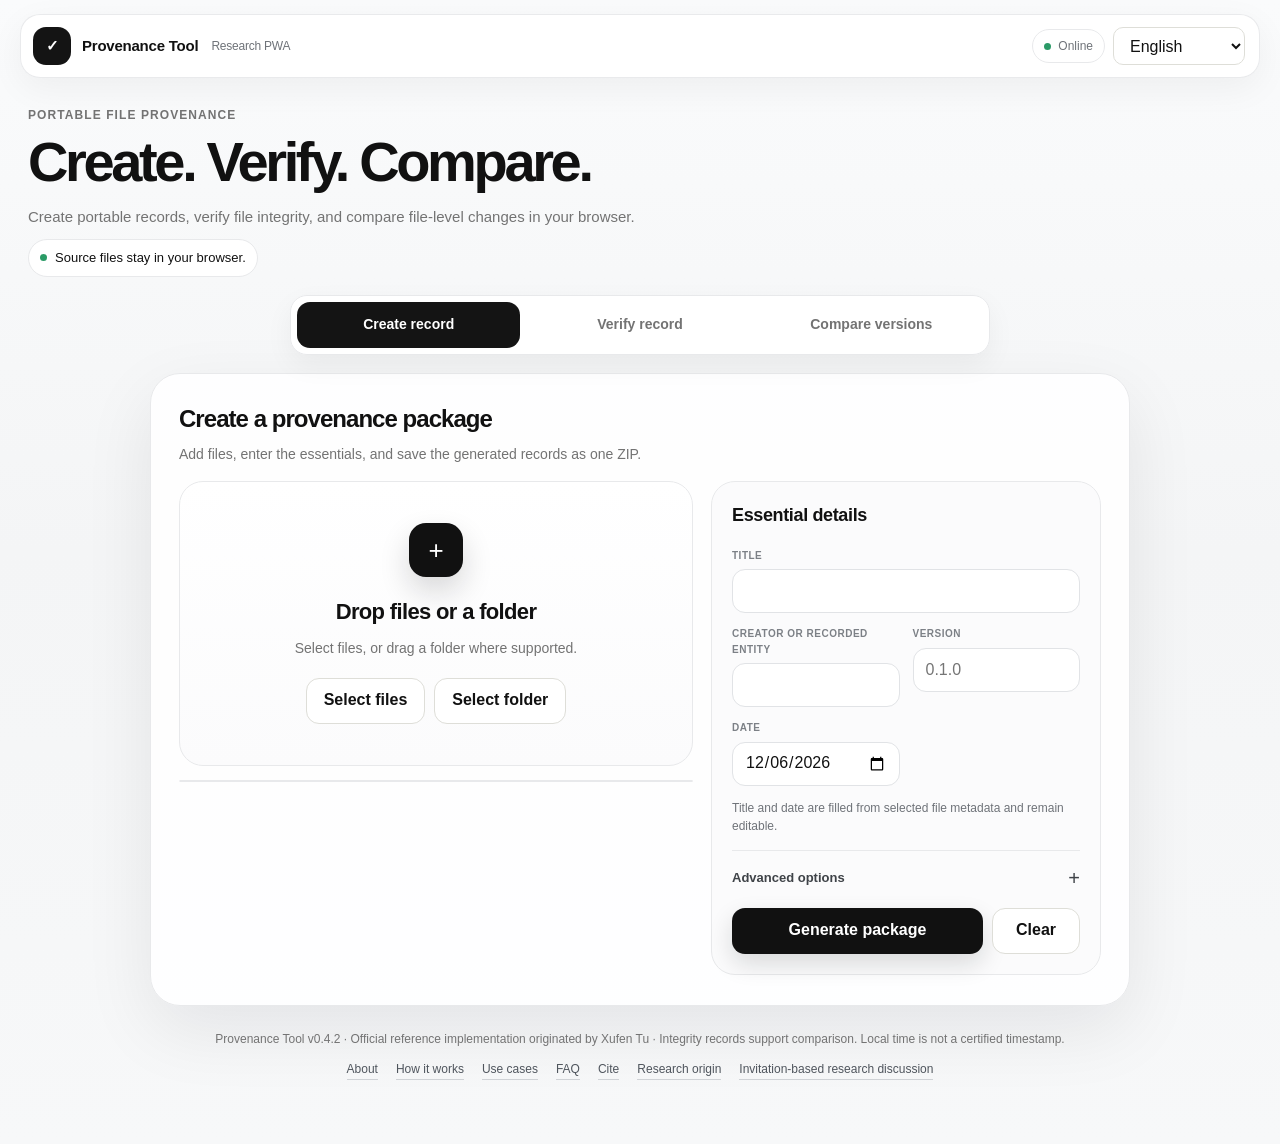
==== commit eef2ea04: "Upgrade Provenance Tool v0.4.2 for AI discovery and product documentation" ====
--- a/index.html
+++ b/index.html
@@ -7,8 +7,14 @@
   <meta name="description" content="Create, verify, and compare portable file provenance records locally in your browser." />
   <meta name="author" content="Xufen Tu" />
   <meta name="version" content="0.4.2" />
-  <meta name="robots" content="index,follow" />
-  <link rel="canonical" href="https://research-tools.xufentu.com" />
+  <meta name="robots" content="index,follow,max-image-preview:large" />
+  <link rel="canonical" href="https://research-tools.xufentu.com/" />
+  <meta property="og:type" content="website" />
+  <meta property="og:title" content="Provenance Tool v0.4.2 | Local-first file provenance" />
+  <meta property="og:description" content="Create portable provenance records, verify file integrity, and compare file-level changes locally in your browser." />
+  <meta property="og:url" content="https://research-tools.xufentu.com/" />
+  <meta property="og:image" content="https://research-tools.xufentu.com/assets/social-card.png" />
+  <meta name="twitter:card" content="summary_large_image" />
   <meta http-equiv="Content-Security-Policy" content="default-src 'self'; script-src 'self' 'unsafe-inline'; style-src 'self' 'unsafe-inline'; img-src 'self' data:; connect-src 'none'; object-src 'none'; base-uri 'self'; form-action 'none'; frame-ancestors 'none'; upgrade-insecure-requests" />
   <meta name="theme-color" content="#111111" />
   <meta name="mobile-web-app-capable" content="yes" />
@@ -17,6 +23,7 @@
   <link rel="manifest" href="./manifest.webmanifest" />
   <link rel="icon" href="./icons/icon-192.png" />
   <link rel="apple-touch-icon" href="./icons/icon-192.png" />
+  <script type="application/ld+json">{"@context":"https://schema.org","@graph":[{"@context":"https://schema.org","@type":"SoftwareApplication","name":"Provenance Tool","softwareVersion":"0.4.2","applicationCategory":"ResearchApplication","operatingSystem":"Web browser","url":"https://research-tools.xufentu.com","codeRepository":"https://github.com/xufentu-creator/provenance-tool","license":"https://www.apache.org/licenses/LICENSE-2.0","isAccessibleForFree":true,"offers":{"@type":"Offer","price":"0","priceCurrency":"USD"},"creator":{"@type":"Person","name":"Xufen Tu","url":"https://xufentu.com","jobTitle":"Independent Interdisciplinary Researcher"},"description":"A free, local-first, open-source PWA for creating portable file provenance records, verifying integrity, and comparing file-level changes.","featureList":["Local SHA-256 hashing","Portable provenance packages","Package integrity verification","File verification","Version comparison","Human-confirmed editable metadata","Offline-capable PWA"]},{"@type":"WebSite","name":"Provenance Tool","url":"https://research-tools.xufentu.com/","publisher":{"@type":"Person","name":"Xufen Tu","url":"https://xufentu.com","jobTitle":"Independent Interdisciplinary Researcher"}},{"@type":"Person","name":"Xufen Tu","url":"https://xufentu.com","jobTitle":"Independent Interdisciplinary Researcher"}]}</script>
   <script src="./vendor/jszip.min.js"></script>
   <style>
     :root{
@@ -376,7 +383,7 @@
     <div id="toast" class="toast" role="status" aria-live="polite"></div>
     <footer class="footer">
       <div><span>Provenance Tool v0.4.2 · Official reference implementation originated by Xufen Tu · </span><span data-i18n="boundary">Integrity records support comparison. Local time is not a certified timestamp.</span></div>
-      <div class="research-footer"><a href="https://xufentu.com" rel="author">Research origin</a><a href="mailto:xufentu@gmail.com?subject=Research%20Circle%20Access%20Request" data-i18n="researchCircle">Invitation-based research discussion</a></div>
+      <div class="research-footer"><a href="/about.html">About</a><a href="/how-it-works.html">How it works</a><a href="/use-cases.html">Use cases</a><a href="/faq.html">FAQ</a><a href="/citation.html">Cite</a><a href="https://xufentu.com" rel="author">Research origin</a><a href="mailto:xufentu@gmail.com?subject=Research%20Circle%20Access%20Request" data-i18n="researchCircle">Invitation-based research discussion</a></div>
     </footer>
   </main>
 
@@ -521,7 +528,7 @@
   state.summary="";
   const files=state.create.map(x=>({name:x.file.name,relative_path:x.path,mime_type:x.file.type||"application/octet-stream",size_bytes:x.file.size,last_modified:new Date(x.file.lastModified).toISOString(),sha256:x.hash}));
   const commonTime={generated_at_utc:generatedUtc,generated_at_local:generatedLocal,time_source:"local-device-clock",trusted_timestamp:false};
-  const toolAttribution={name:"Provenance Tool",version:"0.4.2",originator:"Xufen Tu",canonical_project:"https://research-tools.xufentu.com",license:"Apache-2.0",attribution_notice:"Generated by the official Provenance Tool reference implementation, originated by Xufen Tu."};
+  const toolAttribution={name:"Provenance Tool",version:"0.4.2",tool_originator:"Xufen Tu",canonical_project:"https://research-tools.xufentu.com",license:"Apache-2.0",attribution_notice:"Generated by the official Provenance Tool reference implementation. Tool originator: Xufen Tu."};
   const responsibilityBoundary={tool_confirms:["local SHA-256 calculation","record package structure","local package generation"],tool_does_not_confirm:["legal authorship","copyright ownership","identity authenticity","truth of user-supplied statements","independently trusted timestamp"]};
   const metadata={metadata_schema_version:"1.1",record_id:recordId,generated_by:toolAttribution,...commonTime,release_type:$("type").value,record_classification:$("classification").value,title,creator_or_recorded_entity:author,version,declared_release_date:date,canonical_source:source,human_confirmation:{confirmed:true,scope:"user-reviewed metadata before generation",identity_verified:false},observed_facts:{file_count:files.length,integrity_algorithm:"SHA-256"},human_assertions:{title,creator_or_recorded_entity:author,version,declared_release_date:date,canonical_source:source},responsibility_boundary:responsibilityBoundary,files,suggested_citation:state.citation};
   const provenance={record_type:"Portable Provenance Record",record_version:"1.3",record_id:recordId,generated_by:toolAttribution,...commonTime,title,version,record_classification:$("classification").value,file_count:files.length,integrity_algorithm:"SHA-256",responsibility_boundary:responsibilityBoundary};
@@ -539,8 +546,8 @@
 
 This package contains generated provenance records. Source files are not included.
 `;
-  const internalSummary=`Provenance Record Summary\n\nTitle: ${title}\nVersion: ${version}\nClassification: ${$("classification").value}\nFiles: ${files.length}\nHash Algorithm: SHA-256\nRecord ID: ${recordId}\n\nGenerated by Provenance Tool v0.4.2\nOriginator: Xufen Tu\nCanonical Tool: https://research-tools.xufentu.com\n`;
-  const packageFiles={"metadata.json":JSON.stringify(metadata,null,2),"provenance.json":JSON.stringify(provenance,null,2),"file-integrity-records.json":JSON.stringify(integrity,null,2),"README.md":readme,"RECORD-SUMMARY.txt":internalSummary,"TOOL-ATTRIBUTION.txt":"Provenance Tool v0.4.2\nOriginator: Xufen Tu\nCanonical project: https://research-tools.xufentu.com\nLicense: Apache-2.0\n\nThis factual software attribution identifies the tool used to generate the package. It does not imply endorsement by the user.\n"};
+  const internalSummary=`Provenance Record Summary\n\nTitle: ${title}\nVersion: ${version}\nClassification: ${$("classification").value}\nFiles: ${files.length}\nHash Algorithm: SHA-256\nRecord ID: ${recordId}\n\nGenerated by Provenance Tool v0.4.2\nTool originator: Xufen Tu\nCanonical Tool: https://research-tools.xufentu.com\n`;
+  const packageFiles={"metadata.json":JSON.stringify(metadata,null,2),"provenance.json":JSON.stringify(provenance,null,2),"file-integrity-records.json":JSON.stringify(integrity,null,2),"README.md":readme,"RECORD-SUMMARY.txt":internalSummary,"TOOL-ATTRIBUTION.txt":"Provenance Tool v0.4.2\nTool originator: Xufen Tu\nCanonical project: https://research-tools.xufentu.com\nLicense: Apache-2.0\n\nThis factual software attribution identifies the tool used to generate the package. It does not imply endorsement by the user.\n"};
   if(state.citation)packageFiles["citation.txt"]=state.citation+"\n";
   const packageFileRecords=[];for(const [path,content] of Object.entries(packageFiles)){const bytes=new TextEncoder().encode(content);packageFileRecords.push({path,size_bytes:bytes.byteLength,sha256:await hash(new File([bytes],path))});}
   const manifest={manifest_schema_version:"1.1",package_type:"Provenance Package",package_version:"1.1",record_id:recordId,generated_by:toolAttribution,...commonTime,package_files:packageFileRecords,note:"The manifest does not hash itself. Verify listed files against these SHA-256 values."};
@@ -567,7 +574,7 @@
 ZIP SHA-256: ${state.packageHash}
 
 Generated by Provenance Tool v0.4.2
-Originator: Xufen Tu
+Tool originator: Xufen Tu
 Canonical Tool: https://research-tools.xufentu.com
 `;
   $("packageHash").textContent=`ZIP SHA-256: ${state.packageHash}`;
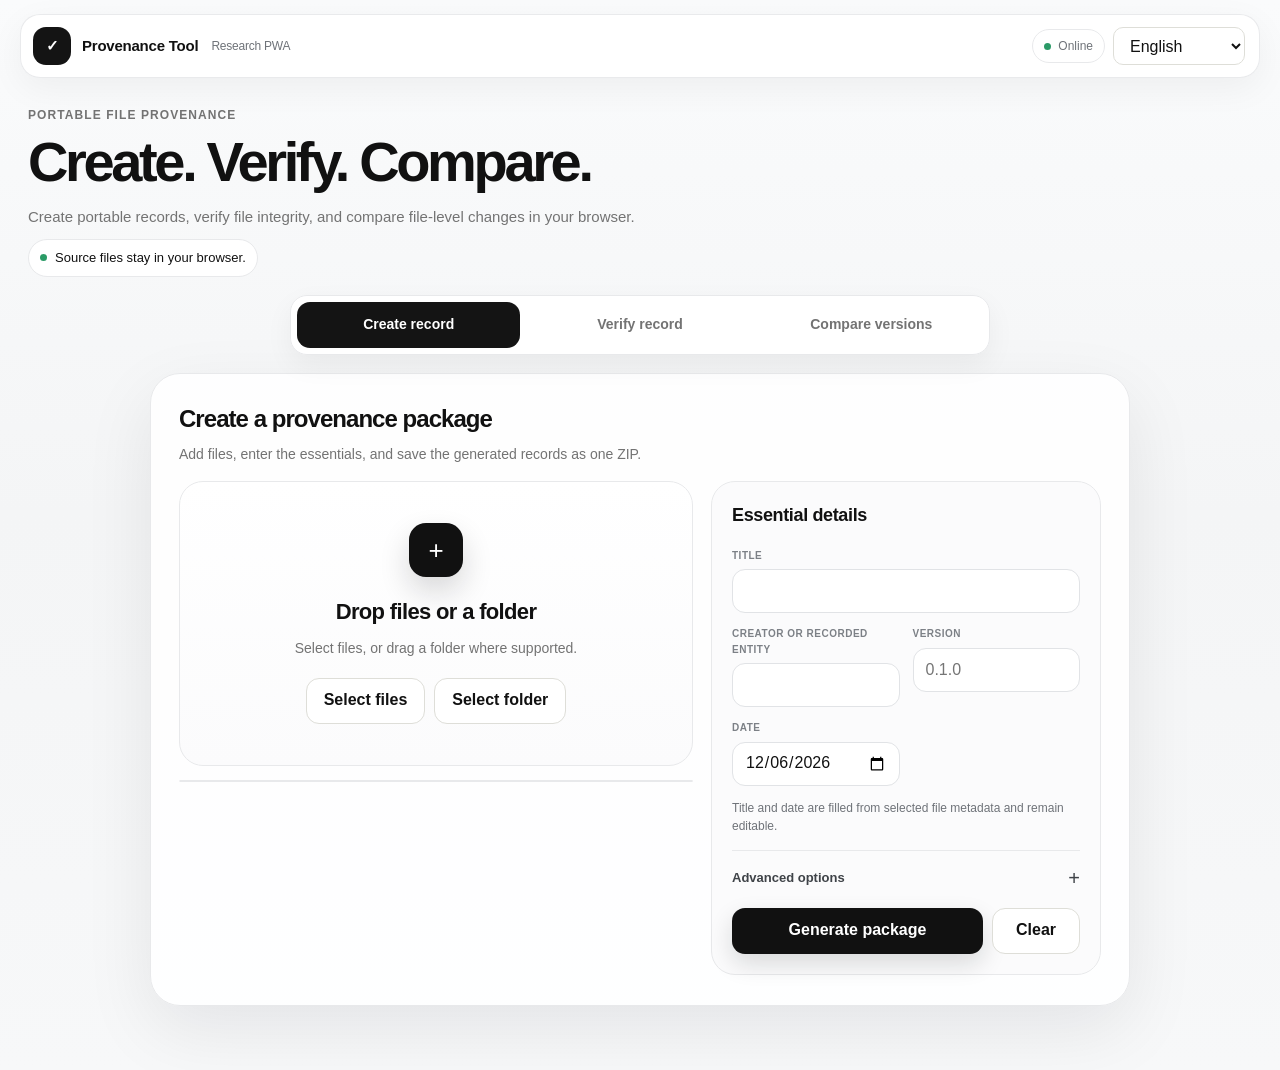
==== commit cf3ef968: "Refine Provenance Tool v0.4.2 public product content" ====
--- a/index.html
+++ b/index.html
@@ -185,8 +185,7 @@
     .resultbox h3{font-size:18px}.resultbox>p{margin:4px 0 12px;font-size:13px}.result-title{font-size:16px;font-weight:750;line-height:1.35}.result-meta{margin-top:4px;color:#bfc1c5;font-size:12px}
     .result-identifiers{display:grid;gap:8px;margin-top:14px}.id-row{display:grid;grid-template-columns:88px minmax(0,1fr) auto;gap:9px;align-items:center;padding:9px 10px;border:1px solid #2e3035;border-radius:11px;background:#17181c}.id-label{font-size:10px;text-transform:uppercase;letter-spacing:.06em;color:#96999f}.id-value{font-family:ui-monospace,SFMono-Regular,Menlo,monospace;font-size:11px;white-space:nowrap;overflow:hidden;text-overflow:ellipsis}.text-action{border:0;background:transparent;color:#d9dadc;font-size:11px;cursor:pointer;padding:3px 4px}.text-action:hover{color:#fff}
     .result-actions{display:flex;flex-wrap:wrap;gap:8px;margin-top:14px}.result-actions .button{min-height:40px;padding:0 14px;font-size:12px}.result-details{margin-top:12px;border-top:1px solid #2d2f34;padding-top:10px}.result-details summary{cursor:pointer;color:#bfc1c5;font-size:12px}.result-details .tablewrap{max-height:230px;margin-top:10px;border-radius:12px}.result-details table{font-size:11px}.result-details th,.result-details td{padding:9px 10px}
-    .copy-help{font-size:11px;margin-top:9px}.research-footer{display:flex;justify-content:center;flex-wrap:wrap;gap:8px 18px;margin-top:12px}.research-footer a{color:#4f555d;text-decoration:none;border-bottom:1px solid #cfd2d6}.research-footer a:hover{color:#111;border-color:#111}
-    @media(max-width:980px){.workspace{max-width:none}.canvas{grid-template-columns:1fr}.sidecard{position:static}.resultbox{max-width:none}}
+    .copy-help{font-size:11px;margin-top:9px}    @media(max-width:980px){.workspace{max-width:none}.canvas{grid-template-columns:1fr}.sidecard{position:static}.resultbox{max-width:none}}
     @media(max-width:620px){.hero{padding-top:24px}.hero h1{font-size:34px}.view{padding:16px}.drop{min-height:245px}.resultbox{padding:16px}.id-row{grid-template-columns:72px minmax(0,1fr)}.id-row .text-action{display:none}.result-actions .button{flex:1}}
 
   </style>
@@ -381,10 +380,6 @@
     </section>
 
     <div id="toast" class="toast" role="status" aria-live="polite"></div>
-    <footer class="footer">
-      <div><span>Provenance Tool v0.4.2 · Official reference implementation originated by Xufen Tu · </span><span data-i18n="boundary">Integrity records support comparison. Local time is not a certified timestamp.</span></div>
-      <div class="research-footer"><a href="/about.html">About</a><a href="/how-it-works.html">How it works</a><a href="/use-cases.html">Use cases</a><a href="/faq.html">FAQ</a><a href="/citation.html">Cite</a><a href="https://xufentu.com" rel="author">Research origin</a><a href="mailto:xufentu@gmail.com?subject=Research%20Circle%20Access%20Request" data-i18n="researchCircle">Invitation-based research discussion</a></div>
-    </footer>
   </main>
 
 <script type="application/ld+json">{"@context":"https://schema.org","@type":"SoftwareApplication","name":"Provenance Tool","softwareVersion":"0.4.2","applicationCategory":"ResearchApplication","operatingSystem":"Web Browser","isAccessibleForFree":true,"author":{"@type":"Person","name":"Xufen Tu","url":"https://xufentu.com"},"license":"https://www.apache.org/licenses/LICENSE-2.0","description":"A local-first open-source research PWA for portable provenance records, file-integrity verification, version continuity, and human-confirmed metadata."}</script>
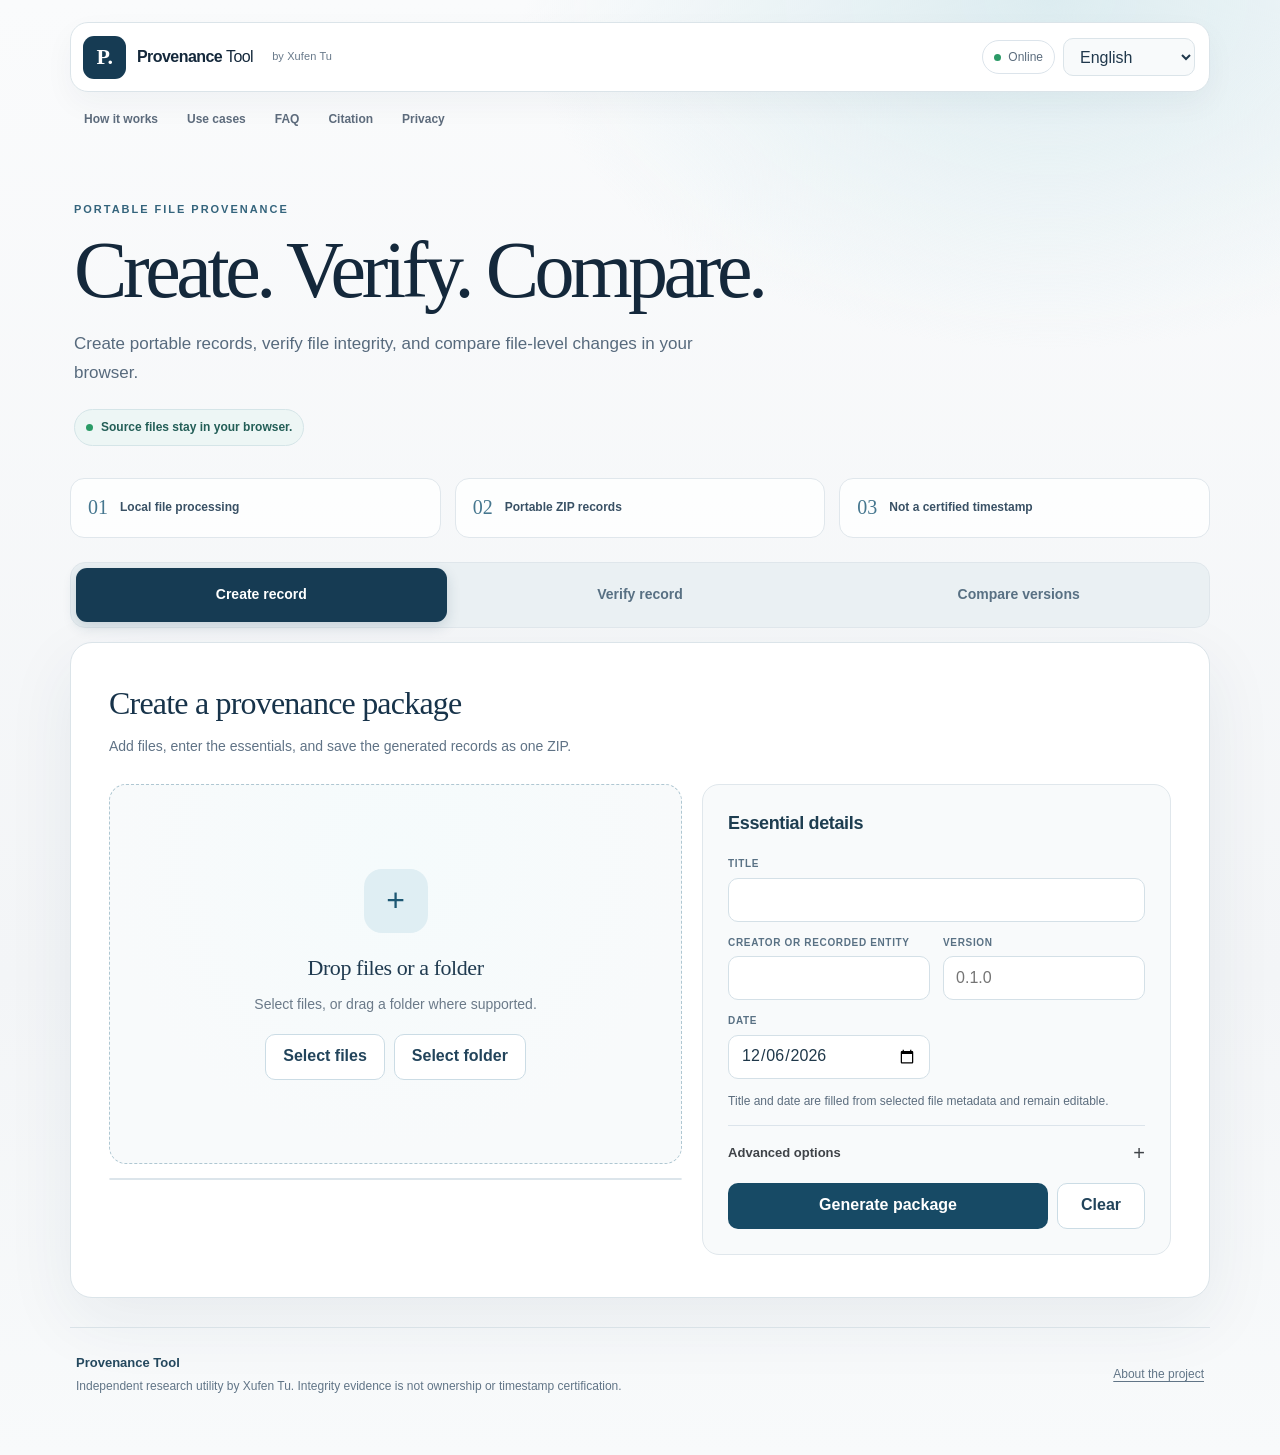
==== commit 522264a0: "Review candidate: harden provenance integrity and refresh product UI" ====
--- a/index.html
+++ b/index.html
@@ -3,14 +3,17 @@
 <head>
   <meta charset="UTF-8" />
   <meta name="viewport" content="width=device-width, initial-scale=1.0" />
-  <title>Provenance Tool v0.4.2 | Create, Verify and Compare</title>
+  <title>Provenance Tool v0.4.3 | Create, Verify and Compare</title>
   <meta name="description" content="Create, verify, and compare portable file provenance records locally in your browser." />
   <meta name="author" content="Xufen Tu" />
-  <meta name="version" content="0.4.2" />
+  <meta name="version" content="0.4.3" />
   <meta name="robots" content="index,follow,max-image-preview:large" />
   <link rel="canonical" href="https://research-tools.xufentu.com/" />
+  <link rel="alternate" hreflang="en" href="https://research-tools.xufentu.com/" />
+  <link rel="alternate" hreflang="zh-CN" href="https://research-tools.xufentu.com/zh/" />
+  <link rel="alternate" hreflang="x-default" href="https://research-tools.xufentu.com/" />
   <meta property="og:type" content="website" />
-  <meta property="og:title" content="Provenance Tool v0.4.2 | Local-first file provenance" />
+  <meta property="og:title" content="Provenance Tool v0.4.3 | Local-first file provenance" />
   <meta property="og:description" content="Create portable provenance records, verify file integrity, and compare file-level changes locally in your browser." />
   <meta property="og:url" content="https://research-tools.xufentu.com/" />
   <meta property="og:image" content="https://research-tools.xufentu.com/assets/social-card.png" />
@@ -23,7 +26,7 @@
   <link rel="manifest" href="./manifest.webmanifest" />
   <link rel="icon" href="./icons/icon-192.png" />
   <link rel="apple-touch-icon" href="./icons/icon-192.png" />
-  <script type="application/ld+json">{"@context":"https://schema.org","@graph":[{"@context":"https://schema.org","@type":"SoftwareApplication","name":"Provenance Tool","softwareVersion":"0.4.2","applicationCategory":"ResearchApplication","operatingSystem":"Web browser","url":"https://research-tools.xufentu.com","codeRepository":"https://github.com/xufentu-creator/provenance-tool","license":"https://www.apache.org/licenses/LICENSE-2.0","isAccessibleForFree":true,"offers":{"@type":"Offer","price":"0","priceCurrency":"USD"},"creator":{"@type":"Person","name":"Xufen Tu","url":"https://xufentu.com","jobTitle":"Independent Interdisciplinary Researcher"},"description":"A free, local-first, open-source PWA for creating portable file provenance records, verifying integrity, and comparing file-level changes.","featureList":["Local SHA-256 hashing","Portable provenance packages","Package integrity verification","File verification","Version comparison","Human-confirmed editable metadata","Offline-capable PWA"]},{"@type":"WebSite","name":"Provenance Tool","url":"https://research-tools.xufentu.com/","publisher":{"@type":"Person","name":"Xufen Tu","url":"https://xufentu.com","jobTitle":"Independent Interdisciplinary Researcher"}},{"@type":"Person","name":"Xufen Tu","url":"https://xufentu.com","jobTitle":"Independent Interdisciplinary Researcher"}]}</script>
+  <script type="application/ld+json">{"@context":"https://schema.org","@graph":[{"@type":"Person","@id":"https://xufentu.com/#xufen-tu","name":"Xufen Tu","url":"https://xufentu.com","jobTitle":"Independent Interdisciplinary Researcher"},{"@type":"SoftwareApplication","@id":"https://research-tools.xufentu.com/#software","name":"Provenance Tool","alternateName":"文件溯源工具","softwareVersion":"0.4.3","applicationCategory":"ResearchApplication","operatingSystem":"Web browser","url":"https://research-tools.xufentu.com/","codeRepository":"https://github.com/xufentu-creator/provenance-tool","license":"https://www.apache.org/licenses/LICENSE-2.0","isAccessibleForFree":true,"offers":{"@type":"Offer","price":"0","priceCurrency":"USD"},"creator":{"@id":"https://xufentu.com/#xufen-tu"},"author":{"@id":"https://xufentu.com/#xufen-tu"},"maintainer":{"@id":"https://xufentu.com/#xufen-tu"},"description":"A lightweight, local-first web application for creating portable file provenance records, verifying recorded files, and comparing file-level changes.","featureList":["Local SHA-256 hashing","Portable provenance packages","File and manifest verification","File-level version comparison","Human-confirmed metadata","Offline-capable PWA"],"inLanguage":["en","zh-CN"]},{"@type":"WebSite","@id":"https://research-tools.xufentu.com/#website","name":"Provenance Tool","url":"https://research-tools.xufentu.com/","publisher":{"@id":"https://xufentu.com/#xufen-tu"},"inLanguage":["en","zh-CN"]}]}</script>
   <script src="./vendor/jszip.min.js"></script>
   <style>
     :root{
@@ -142,7 +145,7 @@
       .topbar{top:6px}
     }
 
-    /* v0.4.2 application UI refinement */
+    /* v0.4.3 application UI refinement */
     :root{--app-bg:#f6f7f8;--app-panel:#ffffff;--app-ink:#101114;--app-sub:#6f7379;--app-line:#e8e9eb;--app-accent:#111216;--app-elev:0 24px 70px rgba(17,18,22,.08)}
     body{background:linear-gradient(180deg,#fafbfc 0,#f4f5f6 48%,#f7f8f9 100%);min-height:100vh}
     .shell{width:min(calc(100% - 32px),1240px);padding-top:14px}
@@ -176,7 +179,7 @@
     @media(max-width:620px){.shell{width:min(calc(100% - 14px),1240px)}.topbar{border-radius:16px}.app-subtitle{display:none}.status-chip{display:none}.hero{padding:34px 4px 20px}.hero h1{font-size:42px}.hero-copy{font-size:15px}.modebar{top:76px;max-width:none}.view{padding:18px}.workspace{border-radius:22px}.drop{min-height:310px;padding:24px 18px}.sidecard{padding:18px}.advanced-grid{grid-template-columns:1fr}.advanced-grid .full{grid-column:auto}.filelist{border-radius:14px}.filerow{grid-template-columns:minmax(0,1fr) auto}.fstate{display:none}.top-actions .button{display:none!important}}
 
 
-    /* v0.4.2 compact authority refinement */
+    /* v0.4.3 compact authority refinement */
     .hero{padding:28px 8px 18px}.hero h1{font-size:clamp(34px,5vw,56px)}.hero-copy{font-size:15px}.privacy{margin-top:10px}
     .workspace{max-width:980px;margin:0 auto}.view{padding:26px 28px 30px}.view-head{margin-bottom:15px}.view-head h2{font-size:24px}
     .canvas{grid-template-columns:minmax(0,1fr) minmax(320px,390px);gap:18px}.drop{min-height:285px}.drop-icon{width:54px;height:54px;border-radius:17px}.drop h3{font-size:22px}
@@ -189,12 +192,13 @@
     @media(max-width:620px){.hero{padding-top:24px}.hero h1{font-size:34px}.view{padding:16px}.drop{min-height:245px}.resultbox{padding:16px}.id-row{grid-template-columns:72px minmax(0,1fr)}.id-row .text-action{display:none}.result-actions .button{flex:1}}
 
   </style>
+  <link rel="stylesheet" href="./assets/product-ui.css" />
 </head>
 <body>
   <main class="shell">
-    <nav class="topbar">
-      <a class="brand" href="https://research-tools.xufentu.com">
-        <span class="mark" aria-hidden="true">✓</span><span>Provenance Tool</span><span class="app-subtitle">Research PWA</span>
+    <nav class="topbar" aria-label="Application navigation">
+      <a class="brand" href="./" aria-label="Provenance Tool home">
+        <span class="mark" aria-hidden="true">P.</span><span>Provenance <span class="brand-light">Tool</span></span><span class="app-subtitle">by Xufen Tu</span>
       </a>
       <div class="top-actions"><span id="networkStatus" class="status-chip">Online</span><button id="installApp" class="button secondary" style="display:none;min-height:38px" aria-label="Install app">Install</button><select id="language" class="lang" aria-label="Language" translate="no">
         <option value="en">English</option>
@@ -203,6 +207,14 @@
       </select></div>
     </nav>
 
+    <nav class="resource-nav" aria-label="Research tool resources">
+      <a href="./how-it-works.html" data-i18n="navHow">How it works</a>
+      <a href="./use-cases.html" data-i18n="navCases">Use cases</a>
+      <a href="./faq.html" data-i18n="navFaq">FAQ</a>
+      <a href="./citation.html" data-i18n="navCitation">Citation</a>
+      <a href="./privacy.html" data-i18n="navPrivacy">Privacy</a>
+    </nav>
+
     <header class="hero">
       <p class="eyebrow" data-i18n="eyebrow">Portable file provenance</p>
       <h1 data-i18n="hero">Create. Verify. Compare.</h1>
@@ -210,10 +222,16 @@
       <div class="privacy"><span class="dot"></span><span data-i18n="privacy">Source files stay in your browser.</span></div>
     </header>
 
-    <div class="modebar">
-      <button class="modebtn active" data-mode="create" data-i18n="modeCreate">Create record</button>
-      <button class="modebtn" data-mode="verify" data-i18n="modeVerify">Verify record</button>
-      <button class="modebtn" data-mode="compare" data-i18n="modeCompare">Compare versions</button>
+    <div class="assurance-row" aria-label="Tool boundaries">
+      <div><span class="assurance-symbol">01</span><span data-i18n="proofLocal">Local file processing</span></div>
+      <div><span class="assurance-symbol">02</span><span data-i18n="proofPortable">Portable ZIP records</span></div>
+      <div><span class="assurance-symbol">03</span><span data-i18n="proofBoundary">Not a certified timestamp</span></div>
+    </div>
+
+    <div class="modebar" aria-label="Workflow">
+      <button class="modebtn active" data-mode="create" data-i18n="modeCreate" aria-pressed="true">Create record</button>
+      <button class="modebtn" data-mode="verify" data-i18n="modeVerify" aria-pressed="false">Verify record</button>
+      <button class="modebtn" data-mode="compare" data-i18n="modeCompare" aria-pressed="false">Compare versions</button>
     </div>
 
     <section class="workspace">
@@ -379,10 +397,16 @@
       </div>
     </section>
 
+    <footer class="site-footer">
+      <div><strong>Provenance Tool</strong><span data-i18n="footerText">Independent research utility by Xufen Tu. Integrity evidence is not ownership or timestamp certification.</span></div>
+      <a href="./about.html" data-i18n="navAbout">About the project</a>
+    </footer>
+
     <div id="toast" class="toast" role="status" aria-live="polite"></div>
   </main>
 
-<script type="application/ld+json">{"@context":"https://schema.org","@type":"SoftwareApplication","name":"Provenance Tool","softwareVersion":"0.4.2","applicationCategory":"ResearchApplication","operatingSystem":"Web Browser","isAccessibleForFree":true,"author":{"@type":"Person","name":"Xufen Tu","url":"https://xufentu.com"},"license":"https://www.apache.org/licenses/LICENSE-2.0","description":"A local-first open-source research PWA for portable provenance records, file-integrity verification, version continuity, and human-confirmed metadata."}</script>
+
+<script src="./assets/integrity-core.js"></script>
 <script>
 const $=id=>document.getElementById(id);
 const state={create:[],verifyFiles:[],verifyRecord:null,before:[],after:[],packageBlob:null,packageHash:"",citation:"",summary:"",recordId:""};
@@ -391,6 +415,8 @@
 "zh-CN":{eyebrow:"可携带文件溯源",hero:"创建 · 验证 · 对比",heroCopy:"在浏览器中创建记录、核验文件完整性并比较文件级变化。",privacy:"原始文件保留在浏览器中。",modeCreate:"创建记录",modeVerify:"验证记录",modeCompare:"前后对比",createTitle:"创建溯源记录包",createCopy:"添加文件、填写必要信息，并将生成的记录保存为一个 ZIP。",dropTitle:"拖入文件或文件夹",dropCopy:"可选择文件；在浏览器支持时也可拖入文件夹。",selectFiles:"选择文件",selectFolder:"选择文件夹",essential:"必要信息",title:"标题",author:"创建者或记录实体",version:"版本",date:"日期",type:"类型",classification:"记录级别",source:"官方链接（选填）",generate:"生成记录包",clear:"清空",ready:"记录已完成",readyCopy:"可携带的溯源记录包已经准备好保存。",savePackage:"保存溯源记录包",saveChecksum:"保存机器校验值",saveSummary:"保存可读摘要",technicalDetails:"技术详情",researchCircle:"申请加入邀请制研究讨论",copySummary:"复制记录信息",copyHelp:"保存的可读摘要与复制内容完全一致。",copiedSummary:"记录信息已复制到剪贴板。",copiedCitation:"建议引用已复制到剪贴板。",copyFailed:"复制失败，请手动选择文字复制。",citationOptional:"建议引用（仅适用于公开记录）",copyCitation:"复制建议引用",hashTitle:"SHA-256 记录",generatedTime:"生成时间",localTime:"本地时间",utcTime:"UTC 时间",downloaded:"ZIP 已下载。请打开 ZIP 查看完整记录文件。",verifyTitle:"验证文件完整性",verifyCopy:"添加当前文件和已保存的溯源 ZIP 或完整性 JSON。",currentFiles:"当前文件",addFiles:"添加要验证的文件",addFilesCopy:"工具会在本地重新计算 SHA-256。",savedRecord:"已保存记录",addRecord:"添加溯源 ZIP 或 JSON",addRecordCopy:"工具会在本地读取已保存的哈希。",selectRecord:"选择记录",runVerify:"开始验证",compareTitle:"查看哪些文件发生变化",compareCopy:"通过文件路径和 SHA-256 记录比较两个版本。",before:"旧版本",after:"新版本",addBefore:"添加之前的文件",addAfter:"添加现在的文件",folderSupport:"可选择文件；在浏览器支持时也可拖入文件夹。",runCompare:"开始对比",unchanged:"未变化",changed:"已修改",added:"新增",removed:"删除",boundary:"完整性记录支持比对；本地时间不是认证时间戳。",tPaper:"研究论文",tWebsite:"网站",tRepo:"GitHub 仓库",tSoftware:"软件",tCode:"源代码",tAudio:"音频",tVideo:"视频",tImage:"图片",tArchive:"压缩包",tOther:"其他",cPublic:"公开",pathNote:"验证文件夹记录时，请使用与创建记录时一致的根目录结构。",processing:"处理中……",hashing:"计算中 {current}/{total}",generateFailed:"无法生成记录包。",largeFiles:"大文件可能需要更多浏览器内存和处理时间。",autoFillNote:"标题和日期会根据所选文件或文件夹自动填写，并可随时修改。",advancedOptions:"高级选项"}
 };
 let currentLang="en";
+Object.assign(translations.en,{navHow:"How it works",navCases:"Use cases",navFaq:"FAQ",navCitation:"Citation",navPrivacy:"Privacy",navAbout:"About the project",proofLocal:"Local file processing",proofPortable:"Portable ZIP records",proofBoundary:"Not a certified timestamp",footerText:"Independent research utility by Xufen Tu. Integrity evidence is not ownership or timestamp certification."});
+Object.assign(translations["zh-CN"],{navHow:"使用说明",navCases:"使用场景",navFaq:"常见问题",navCitation:"引用方式",navPrivacy:"隐私政策",navAbout:"关于项目",proofLocal:"文件仅在本地处理",proofPortable:"可独立保存的 ZIP 记录",proofBoundary:"非认证时间戳",footerText:"Xufen Tu 独立研究工具。完整性证据不等同于所有权证明或认证时间戳。"});
 function t(k){return (translations[currentLang]||translations.en)[k]||translations.en[k]||k}
 function applyLang(lang){
  currentLang=translations[lang]?lang:"en";document.documentElement.lang=currentLang;$("language").value=currentLang;
@@ -416,6 +442,7 @@
 
 document.querySelectorAll(".modebtn").forEach(b=>b.addEventListener("click",()=>{
  document.querySelectorAll(".modebtn").forEach(x=>x.classList.toggle("active",x===b));
+ document.querySelectorAll(".modebtn").forEach(x=>x.setAttribute("aria-pressed",String(x===b)));
  document.querySelectorAll(".view").forEach(v=>v.classList.toggle("active",v.id===b.dataset.mode));
 }));
 
@@ -464,9 +491,23 @@
  }
 }
 function setFiles(key,items,listId){
- const seen=new Set(),clean=[];items.forEach(x=>{const k=x.path+":"+x.file.size+":"+x.file.lastModified;if(!seen.has(k)){seen.add(k);clean.push({...x,hash:null})}});
- state[key]=clean;renderList(clean,listId);
- if(key==="create")autofillCreateMetadata(clean);
+ try{
+  const clean=ProvenanceIntegrity.uniqueFiles(items,x=>x.path).map(x=>({...x,hash:null}));
+  state[key]=clean;renderList(clean,listId);
+  if(key==="create"){invalidateCreatedPackage();autofillCreateMetadata(clean)}
+ }catch(error){
+  state[key]=[];renderList([],listId);
+  if(key==="create")invalidateCreatedPackage();
+  alert((currentLang==="zh-CN"?"文件路径有冲突或不安全：":"Conflicting or unsafe file paths: ")+error.message);
+ }
+}
+function invalidateCreatedPackage(){
+ state.packageBlob=null;state.packageHash="";state.recordId="";state.summary="";state.citation="";
+ $("createResult").classList.remove("show");$("downloadStatus").textContent="";
+}
+for(const id of ["title","author","version","date","type","classification","source"]){
+ $(id).addEventListener("input",invalidateCreatedPackage);
+ $(id).addEventListener("change",invalidateCreatedPackage);
 }
 function renderList(items,id){
  const box=$(id);box.innerHTML=items.map(x=>`<div class="filerow"><div class="fname">${safe(x.path)}</div><div class="fmeta">${fmt(x.file.size)}</div><div class="fstate">Ready</div></div>`).join("")
@@ -523,7 +564,7 @@
   state.summary="";
   const files=state.create.map(x=>({name:x.file.name,relative_path:x.path,mime_type:x.file.type||"application/octet-stream",size_bytes:x.file.size,last_modified:new Date(x.file.lastModified).toISOString(),sha256:x.hash}));
   const commonTime={generated_at_utc:generatedUtc,generated_at_local:generatedLocal,time_source:"local-device-clock",trusted_timestamp:false};
-  const toolAttribution={name:"Provenance Tool",version:"0.4.2",tool_originator:"Xufen Tu",canonical_project:"https://research-tools.xufentu.com",license:"Apache-2.0",attribution_notice:"Generated by the official Provenance Tool reference implementation. Tool originator: Xufen Tu."};
+  const toolAttribution={name:"Provenance Tool",version:"0.4.3",tool_originator:"Xufen Tu",canonical_project:"https://research-tools.xufentu.com",license:"Apache-2.0",attribution_notice:"Generated by the official Provenance Tool reference implementation. Tool originator: Xufen Tu."};
   const responsibilityBoundary={tool_confirms:["local SHA-256 calculation","record package structure","local package generation"],tool_does_not_confirm:["legal authorship","copyright ownership","identity authenticity","truth of user-supplied statements","independently trusted timestamp"]};
   const metadata={metadata_schema_version:"1.1",record_id:recordId,generated_by:toolAttribution,...commonTime,release_type:$("type").value,record_classification:$("classification").value,title,creator_or_recorded_entity:author,version,declared_release_date:date,canonical_source:source,human_confirmation:{confirmed:true,scope:"user-reviewed metadata before generation",identity_verified:false},observed_facts:{file_count:files.length,integrity_algorithm:"SHA-256"},human_assertions:{title,creator_or_recorded_entity:author,version,declared_release_date:date,canonical_source:source},responsibility_boundary:responsibilityBoundary,files,suggested_citation:state.citation};
   const provenance={record_type:"Portable Provenance Record",record_version:"1.3",record_id:recordId,generated_by:toolAttribution,...commonTime,title,version,record_classification:$("classification").value,file_count:files.length,integrity_algorithm:"SHA-256",responsibility_boundary:responsibilityBoundary};
@@ -541,8 +582,8 @@
 
 This package contains generated provenance records. Source files are not included.
 `;
-  const internalSummary=`Provenance Record Summary\n\nTitle: ${title}\nVersion: ${version}\nClassification: ${$("classification").value}\nFiles: ${files.length}\nHash Algorithm: SHA-256\nRecord ID: ${recordId}\n\nGenerated by Provenance Tool v0.4.2\nTool originator: Xufen Tu\nCanonical Tool: https://research-tools.xufentu.com\n`;
-  const packageFiles={"metadata.json":JSON.stringify(metadata,null,2),"provenance.json":JSON.stringify(provenance,null,2),"file-integrity-records.json":JSON.stringify(integrity,null,2),"README.md":readme,"RECORD-SUMMARY.txt":internalSummary,"TOOL-ATTRIBUTION.txt":"Provenance Tool v0.4.2\nTool originator: Xufen Tu\nCanonical project: https://research-tools.xufentu.com\nLicense: Apache-2.0\n\nThis factual software attribution identifies the tool used to generate the package. It does not imply endorsement by the user.\n"};
+  const internalSummary=`Provenance Record Summary\n\nTitle: ${title}\nVersion: ${version}\nClassification: ${$("classification").value}\nFiles: ${files.length}\nHash Algorithm: SHA-256\nRecord ID: ${recordId}\n\nGenerated by Provenance Tool v0.4.3\nTool originator: Xufen Tu\nCanonical Tool: https://research-tools.xufentu.com\n`;
+  const packageFiles={"metadata.json":JSON.stringify(metadata,null,2),"provenance.json":JSON.stringify(provenance,null,2),"file-integrity-records.json":JSON.stringify(integrity,null,2),"README.md":readme,"RECORD-SUMMARY.txt":internalSummary,"TOOL-ATTRIBUTION.txt":"Provenance Tool v0.4.3\nTool originator: Xufen Tu\nCanonical project: https://research-tools.xufentu.com\nLicense: Apache-2.0\n\nThis factual software attribution identifies the tool used to generate the package. It does not imply endorsement by the user.\n"};
   if(state.citation)packageFiles["citation.txt"]=state.citation+"\n";
   const packageFileRecords=[];for(const [path,content] of Object.entries(packageFiles)){const bytes=new TextEncoder().encode(content);packageFileRecords.push({path,size_bytes:bytes.byteLength,sha256:await hash(new File([bytes],path))});}
   const manifest={manifest_schema_version:"1.1",package_type:"Provenance Package",package_version:"1.1",record_id:recordId,generated_by:toolAttribution,...commonTime,package_files:packageFileRecords,note:"The manifest does not hash itself. Verify listed files against these SHA-256 values."};
@@ -568,7 +609,7 @@
 Record ID: ${recordId}
 ZIP SHA-256: ${state.packageHash}
 
-Generated by Provenance Tool v0.4.2
+Generated by Provenance Tool v0.4.3
 Tool originator: Xufen Tu
 Canonical Tool: https://research-tools.xufentu.com
 `;
@@ -641,24 +682,42 @@
   const entry=z.file("file-integrity-records.json");
   if(!entry)throw new Error("Missing file-integrity-records.json");
   const rec=JSON.parse(await entry.async("string"));
+  ProvenanceIntegrity.validateIntegrity(rec);
   const issues=[];
   const manifestEntry=z.file("release-manifest.json");
   if(!manifestEntry){issues.push("missing-manifest");return {rec,issues,packageChecked:true}}
   let manifest;
   try{manifest=JSON.parse(await manifestEntry.async("string"))}catch(_){issues.push("invalid-manifest");return {rec,issues,packageChecked:true}}
-  const listed=Array.isArray(manifest.package_files)?manifest.package_files:[];
+  const listed=ProvenanceIntegrity.validateManifest(manifest);
+  if(manifest.record_id!==rec.record_id)issues.push("record-id-mismatch");
+  const listedPaths=new Set(listed.map(x=>x.path));
+  const allowed=new Set([...listedPaths,"release-manifest.json","MANIFEST.sha256"]);
+  for(const path of Object.keys(z.files)){
+   if(z.files[path].dir)continue;
+   try{if(!allowed.has(ProvenanceIntegrity.normalizePath(path)))issues.push("unlisted:"+path)}
+   catch(_){issues.push("unsafe-path:"+path)}
+  }
   for(const item of listed){
    if(!item||!item.path||!item.sha256){issues.push("invalid-manifest-entry");continue}
    const packageEntry=z.file(item.path);
    if(!packageEntry){issues.push("missing:"+item.path);continue}
    const bytes=await packageEntry.async("uint8array");
+   if(bytes.byteLength!==item.size_bytes)issues.push("size:"+item.path);
    const digest=await crypto.subtle.digest("SHA-256",bytes);
    const actual=[...new Uint8Array(digest)].map(b=>b.toString(16).padStart(2,"0")).join("");
    if(actual.toLowerCase()!==String(item.sha256).toLowerCase())issues.push("changed:"+item.path);
   }
+  const checksumEntry=z.file("MANIFEST.sha256");
+  if(!checksumEntry)issues.push("missing-checksums");
+  else {
+   const lines=(await checksumEntry.async("string")).trimEnd().split("\n");
+   const expected=new Set(listed.map(x=>`${x.sha256}  ${x.path}`));
+   if(lines.length!==expected.size||lines.some(line=>!expected.has(line))||new Set(lines).size!==lines.length)issues.push("changed-checksums");
+  }
   return {rec,issues,packageChecked:true}
  }
- return {rec:JSON.parse(await file.text()),issues:[],packageChecked:false}
+ const rec=JSON.parse(await file.text());ProvenanceIntegrity.validateIntegrity(rec);
+ return {rec,issues:[],packageChecked:false}
 }
 $("runVerify").onclick=async()=>{
  const button=$("runVerify");
@@ -667,7 +726,7 @@
  try{
   await ensureHashes(state.verifyFiles,(current,total)=>{button.textContent=t("hashing").replace("{current}",current).replace("{total}",total)});
   const loaded=await readIntegrity(state.verifyRecord),rec=loaded.rec;
-  const stored=new Map((rec.files||[]).map(x=>[x.relative_path||x.name,x])),current=new Map(state.verifyFiles.map(x=>[x.path,x]));
+  const stored=new Map(ProvenanceIntegrity.validateIntegrity(rec).map(x=>[x.path,x])),current=new Map(ProvenanceIntegrity.uniqueFiles(state.verifyFiles,x=>x.path).map(x=>[x.path,x]));
   const keys=[...new Set([...stored.keys(),...current.keys()])].sort(),rows=[];let all=true;
   for(const k of keys){const a=stored.get(k),b=current.get(k);let status;if(!a)status="added";else if(!b)status="removed";else if(a.sha256===b.hash)status="same";else status="changed";if(status!=="same")all=false;rows.push({k,status})}
   const packageValid=!loaded.packageChecked||loaded.issues.length===0;
@@ -695,8 +754,8 @@
  try{
   await ensureHashes(state.before,(current,total)=>{button.textContent=t("hashing").replace("{current}",current).replace("{total}",total)});
   await ensureHashes(state.after,(current,total)=>{button.textContent=t("hashing").replace("{current}",current).replace("{total}",total)});
-  const a=new Map(state.before.map(x=>[x.path,x])),b=new Map(state.after.map(x=>[x.path,x])),keys=[...new Set([...a.keys(),...b.keys()])].sort(),rows=[],count={same:0,changed:0,added:0,removed:0};
-  for(const k of keys){const x=a.get(k),y=b.get(k);let s;if(!x)s="added";else if(!y)s="removed";else if(x.hash===y.hash)s="same";else s="changed";count[s]++;rows.push({k,status:s})}
+  const rows=ProvenanceIntegrity.compareFiles(state.before,state.after),count={same:0,changed:0,added:0,removed:0};
+  for(const row of rows)count[row.status]++;
   $("mSame").textContent=count.same;$("mChanged").textContent=count.changed;$("mAdded").textContent=count.added;$("mRemoved").textContent=count.removed;$("compareTable").innerHTML=makeTable(rows);$("compareResults").style.display="block";
  }catch(error){console.error(error);alert(currentLang==="zh-CN"?"无法完成版本比较。":"The versions could not be compared.")}finally{button.disabled=false;button.classList.remove("busy");button.textContent=oldText}
 };
--- a/assets/product-ui.css
+++ b/assets/product-ui.css
@@ -0,0 +1,52 @@
+/* Review candidate: unified research-product visual layer. No route or data changes. */
+:root{
+  --bg:#f3f5f7;--panel:#fff;--text:#142237;--muted:#5c6d7e;--line:#dce4eb;
+  --soft:#f6f9fb;--dark:#13283e;--radius:18px;--shadow:0 24px 72px rgba(29,57,80,.075);
+  --app-bg:#f3f5f7;--app-panel:#fff;--app-ink:#142237;--app-sub:#5c6d7e;
+  --app-line:#dce4eb;--app-accent:#174d6a;--app-elev:0 24px 72px rgba(29,57,80,.075)
+}
+body{color:var(--text);background:radial-gradient(ellipse 55% 32% at 82% 0%,#dcecf0 0%,transparent 75%),linear-gradient(180deg,#fafbfc 0%,#f3f5f7 67%,#f8fafb 100%)}
+.shell{width:min(calc(100% - 48px),1140px);padding:22px 0 60px}
+.topbar{position:relative;top:0;min-height:70px;border:1px solid #dbe4e9;border-radius:18px;background:#fff;box-shadow:0 12px 30px rgba(23,54,77,.045)}
+.mark{width:43px;height:43px;border-radius:11px;background:#163b53;color:#fff;font-family:Georgia,serif;font-size:22px;font-weight:600}
+.brand{color:#14283b;font-size:16px;font-weight:750;letter-spacing:-.035em}
+.brand-light{font-weight:450}.app-subtitle{font-size:11px;letter-spacing:.01em;color:#68798a;margin-left:8px;font-weight:500}
+.lang{background:#f8fafb;border-color:#dbe4e9;color:#20384c}
+.resource-nav{display:flex;align-items:center;gap:25px;flex-wrap:wrap;padding:12px 12px 0;color:#5e6c7d;font-size:12px;font-weight:600}
+.resource-nav a{padding:6px 2px;transition:color .15s}.resource-nav a:hover,.resource-nav a:focus-visible{color:#0a5276;text-decoration:underline;text-underline-offset:4px}
+.hero{position:relative;padding:66px 4px 32px;max-width:1000px}
+.eyebrow{color:#34647c;font-size:11px;letter-spacing:.18em}
+.hero h1{font-family:Georgia,"Times New Roman",serif;color:#14283b;max-width:900px;font-size:clamp(46px,6.8vw,80px);letter-spacing:-.055em;line-height:1.07;font-weight:500}
+.hero-copy{color:#576a7d;font-size:17px;line-height:1.7;max-width:670px;margin-top:17px}
+.privacy{margin-top:21px;border:1px solid #d5e5e8;background:#edf6f5;color:#235e57;font-size:12px;font-weight:650;box-shadow:none}
+.assurance-row{display:grid;grid-template-columns:repeat(3,minmax(0,1fr));gap:14px;margin-bottom:24px}
+.assurance-row>div{display:flex;align-items:center;gap:12px;min-height:60px;padding:10px 17px;background:rgba(255,255,255,.82);border:1px solid #e0e7ec;border-radius:14px;font-size:12px;color:#395165;font-weight:600}
+.assurance-symbol{color:#46778f;font-family:Georgia,serif;font-size:20px;font-weight:500}
+.modebar{position:relative;top:0;max-width:100%;margin:0 0 14px;padding:5px;border:1px solid #dfe6eb;border-radius:15px;box-shadow:none;background:#eaf0f3}
+.modebtn{min-height:54px;color:#587083;border-radius:11px;font-weight:700}.modebtn.active{background:#163b53;color:white;box-shadow:0 5px 14px rgba(23,63,87,.16)}
+.workspace{max-width:none;border-radius:22px;border:1px solid #dbe4e9;background:#fff;box-shadow:0 22px 70px rgba(25,59,84,.07)}
+.view{padding:36px 38px 42px}.view-head{margin-bottom:26px}
+.view-head h2{font-family:Georgia,"Times New Roman",serif;font-weight:500;letter-spacing:-.025em;font-size:32px;color:#17334a}
+.view-head p{max-width:660px;color:#607386;line-height:1.65;font-size:14px}
+.canvas{grid-template-columns:minmax(0,1.1fr) minmax(325px,.9fr);gap:20px}
+.drop{min-height:380px;border:1.5px dashed #afc7d2;border-radius:17px;background:radial-gradient(circle at 50% 20%,#f5fbfc,#f8fafb 70%);box-shadow:none}
+.drop:hover,.slot:hover{border-color:#5b879a;transform:none}.drop.drag,.slot.drag{border-color:#185878;background:#eff8fa}
+.drop-icon{width:64px;height:64px;border-radius:18px;background:#dfeef3;color:#1d5873;font-size:32px;box-shadow:none}
+.drop h3,.slot h3{font-family:Georgia,"Times New Roman",serif;font-weight:500;letter-spacing:-.02em;color:#203b50}
+.drop p,.slot p{color:#6b7a89}
+.sidecard{position:static;top:auto;background:#f8fafb;border:1px solid #e0e7ec;border-radius:17px;padding:25px;box-shadow:none}
+.sidecard h3{color:#1d3d50}.mini label{color:#597184;letter-spacing:.065em}
+.mini input,.mini select,.mini textarea{color:#1f384a;border:1px solid #d4e0e7;border-radius:10px;background:#fff}
+.mini input:focus,.mini select:focus,.mini textarea:focus{border-color:#367b9b;box-shadow:0 0 0 3px rgba(39,115,149,.11)}
+.button{border-radius:10px}.primary{background:#174a65;color:#fff;box-shadow:none}.primary:hover:not(:disabled){background:#113a51}.secondary{color:#22445b;background:#fff;border:1px solid #cbdce5}
+.button:focus-visible,.modebtn:focus-visible,.lang:focus-visible,.text-action:focus-visible{outline:3px solid #70b5d3;outline-offset:3px}
+.filelist,.tablewrap{border-color:#dce5eb}.filerow{border-bottom-color:#e4e9ed}.fname{color:#203d53}
+.slot{border:1.5px dashed #b6ccd5;border-radius:17px;transition:border-color .15s;background:#fafcfd}
+.slot .label{color:#4a778d}.summarygrid .metric{background:#f8fafb;border-color:#e0e7ec}
+.resultbox{max-width:none;background:#16384e;border-radius:16px;box-shadow:0 16px 35px rgba(12,53,78,.15)}
+.resultbox h3,.resultbox .result-title{color:#fff}.id-row{border-color:#486477;background:#163448}
+.verify-hero{border-radius:14px}.site-footer{display:flex;justify-content:space-between;align-items:center;gap:20px;margin-top:29px;padding:25px 6px 0;border-top:1px solid #d9e2e7;color:#617587;font-size:12px}
+.site-footer>div{display:flex;flex-direction:column;gap:4px}.site-footer strong{color:#24485e;font-size:13px}.site-footer a{text-decoration:underline;text-underline-offset:3px}
+@media(max-width:980px){.canvas{grid-template-columns:1fr}.hero{padding-top:48px}.view{padding:28px}.drop{min-height:310px}}
+@media(max-width:620px){.shell{width:calc(100% - 22px);padding-top:10px}.topbar{min-height:60px;border-radius:14px}.resource-nav{gap:12px;padding:9px 2px 0;font-size:11px}.resource-nav a{padding:6px 3px}.hero{padding:39px 2px 25px}.hero h1{font-size:clamp(39px,10vw,52px)}.hero-copy{font-size:14px}.assurance-row{grid-template-columns:1fr;gap:7px;margin-bottom:16px}.assurance-row>div{min-height:43px;padding:8px 13px}.assurance-symbol{font-size:17px}.modebar{top:0;grid-template-columns:repeat(3,minmax(0,1fr));gap:4px}.modebtn{min-height:52px;font-size:12px;padding:5px}.workspace{border-radius:17px}.view{padding:20px 16px 28px}.view-head h2{font-size:27px}.drop{min-height:280px}.drop h3{font-size:23px}.sidecard{padding:17px}.site-footer{align-items:flex-start;flex-direction:column}.id-row .text-action{display:inline-block;grid-column:1/-1;justify-self:start}.id-row{grid-template-columns:72px minmax(0,1fr)}}
+@media(prefers-reduced-motion:reduce){html{scroll-behavior:auto}.button,.drop,.slot,.resource-nav a{transition:none!important}.busy::after{animation:none}}
